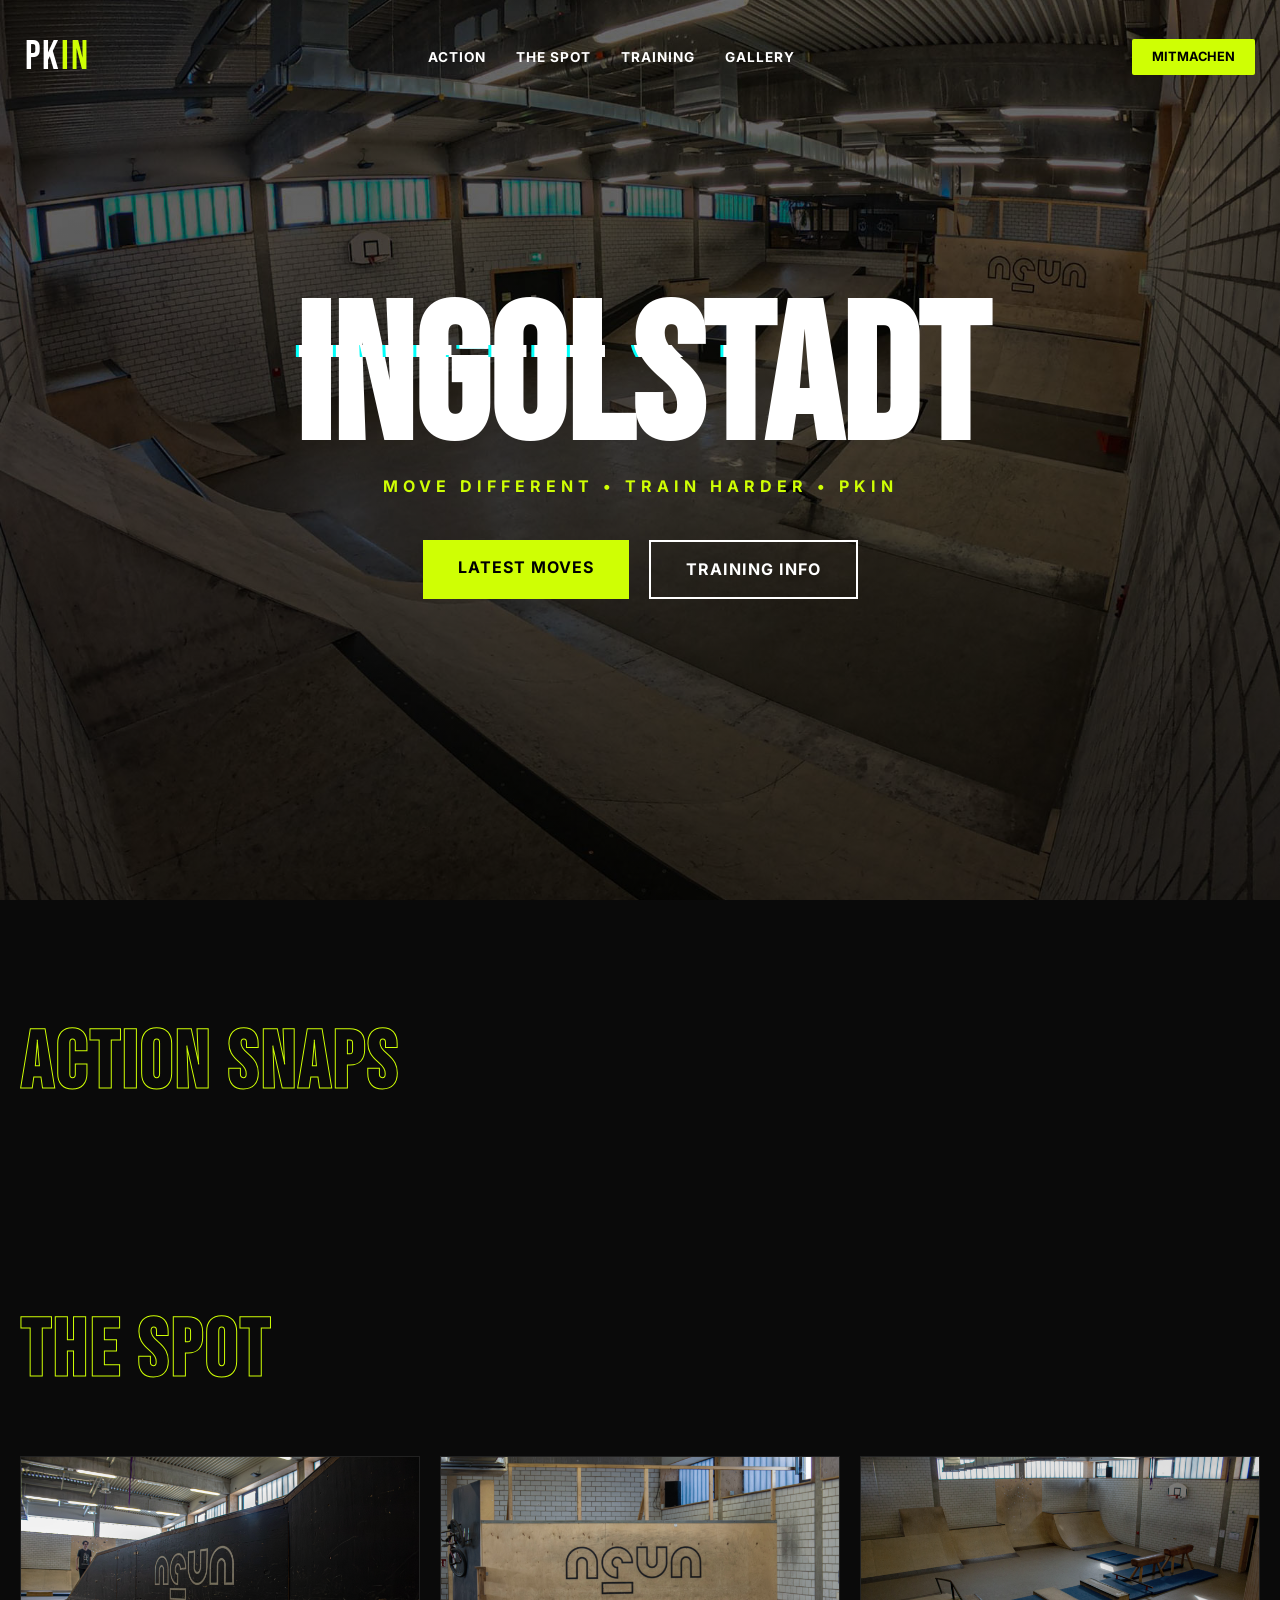
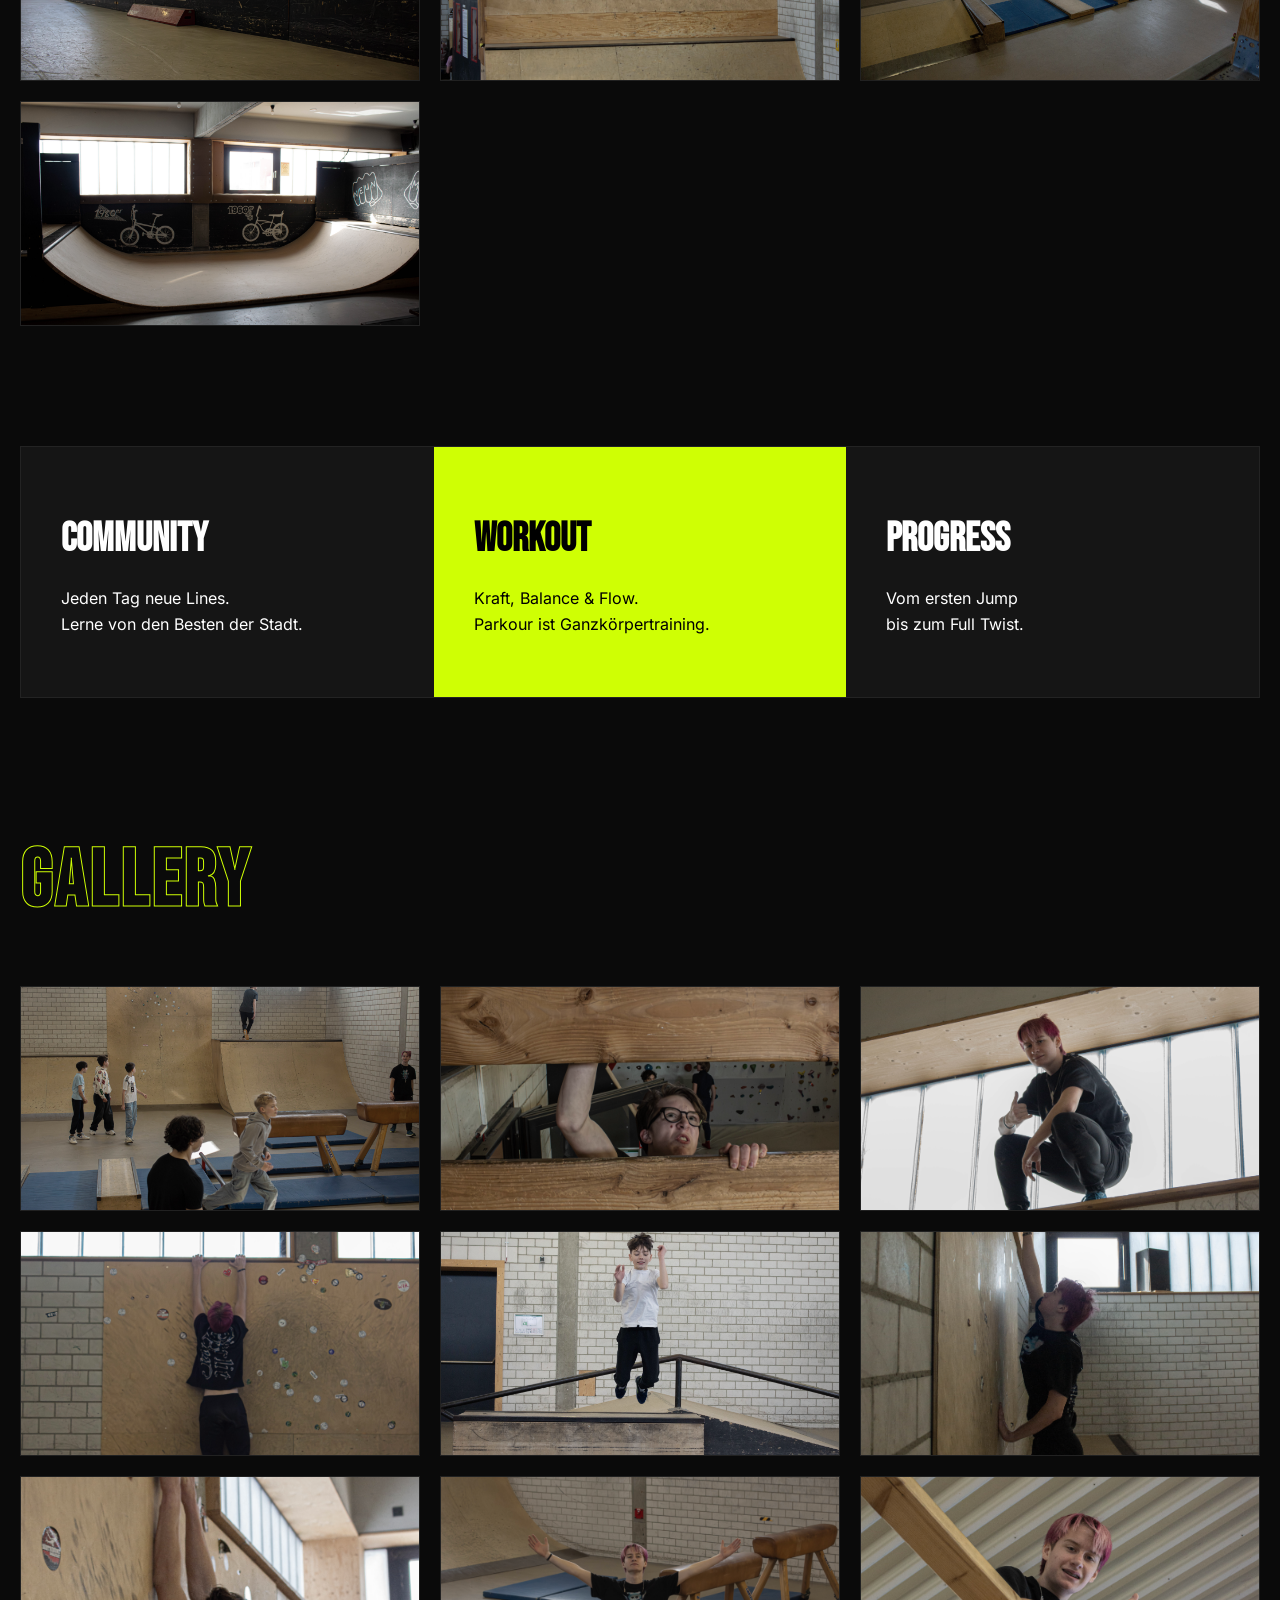
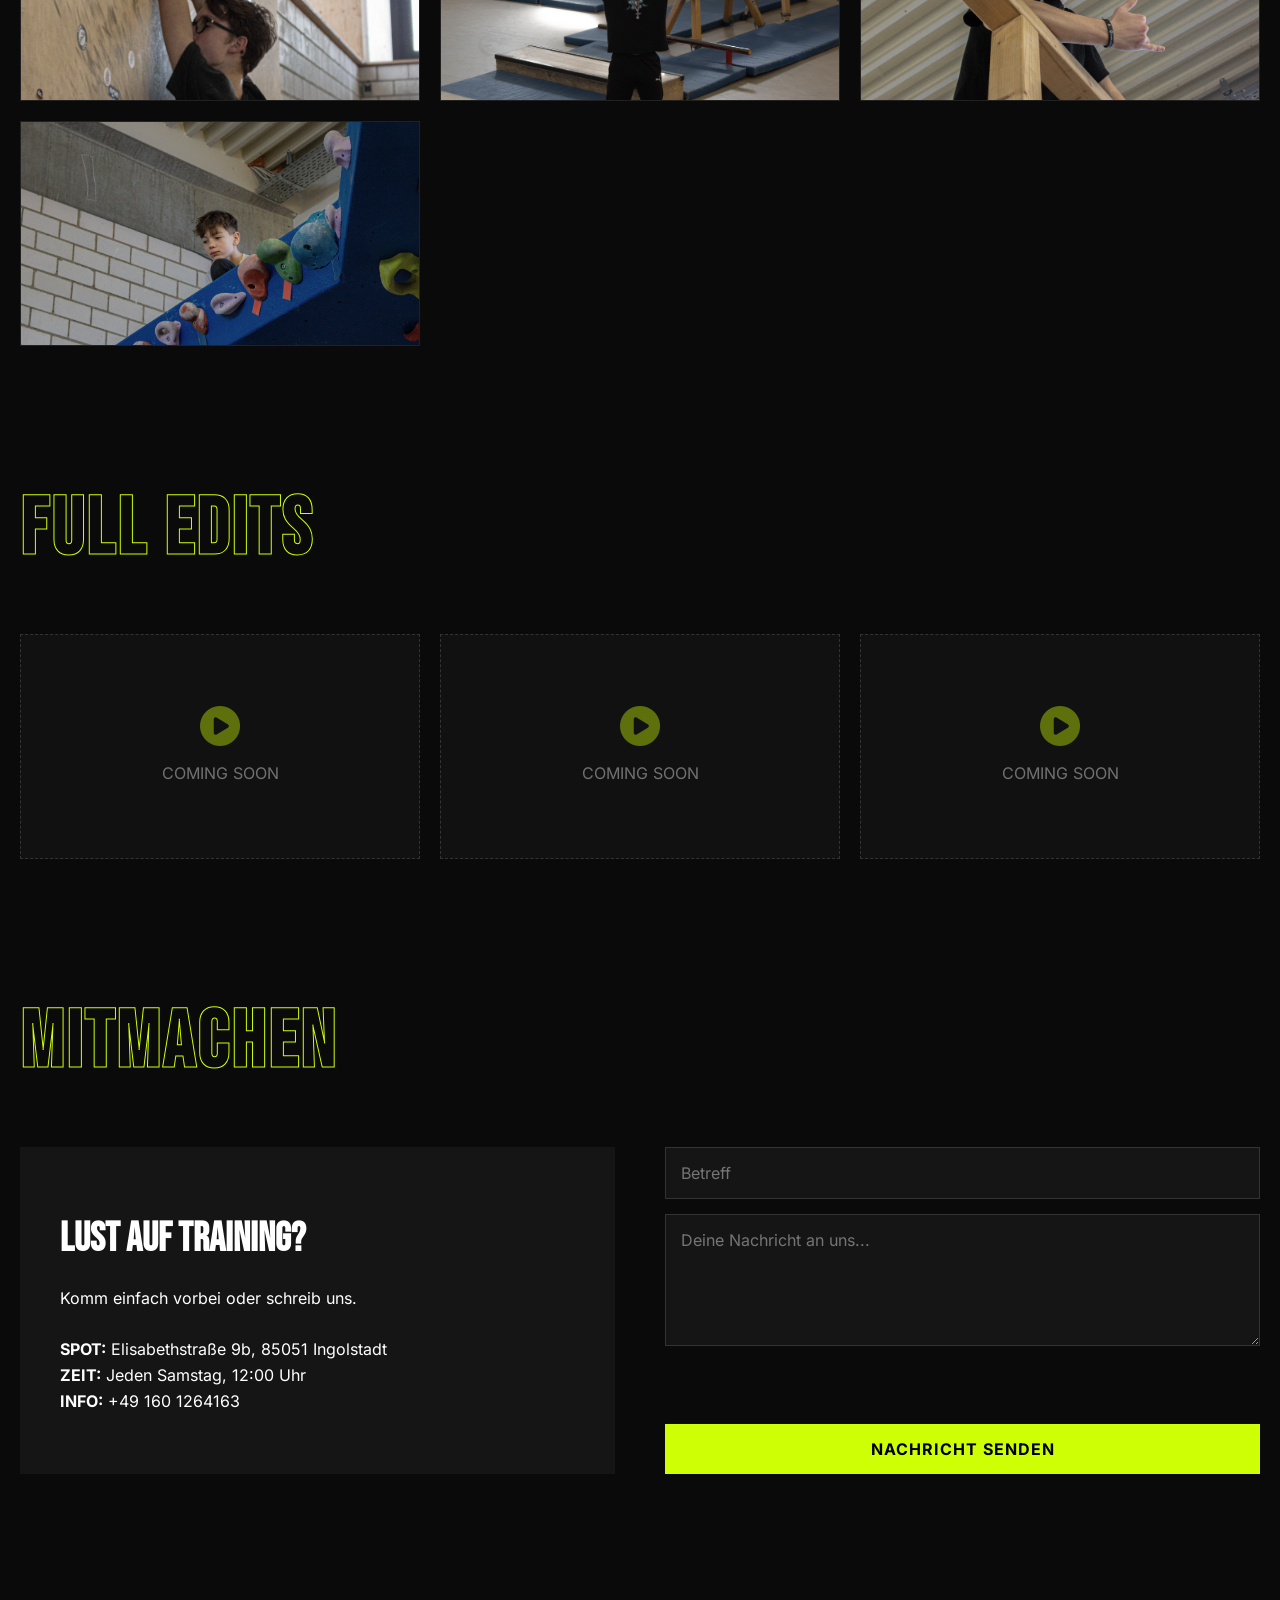
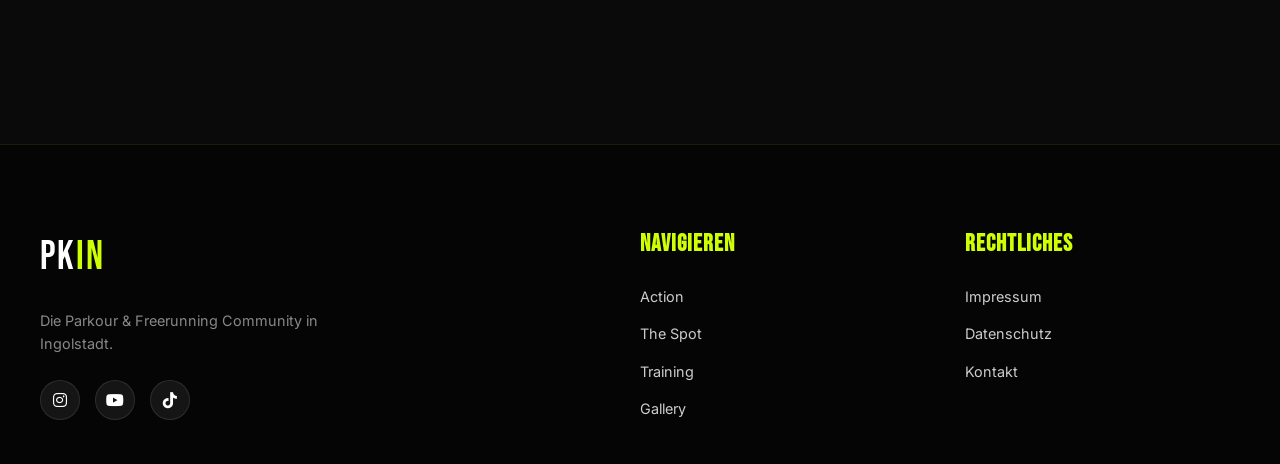
==== index.html @ 4d9cbf57 "Initial Commit" ====
<!DOCTYPE html>
<html lang="de">
<head>
    <meta charset="UTF-8">
    <meta name="viewport" content="width=device-width, initial-scale=1.0">
    <title>PKIN | Parkour Ingolstadt</title>
    <link rel="stylesheet" href="style.css">
    <link rel="stylesheet" href="https://cdnjs.cloudflare.com/ajax/libs/font-awesome/6.0.0/css/all.min.css">
</head>
<body>

    <nav id="navbar">
        <div class="nav-container">
            <a href="#" class="logo">PK<span>IN</span></a>
            
            <!-- Mobile Menu Toggle -->
            <div class="menu-toggle" id="mobile-menu">
                <i class="fas fa-bars"></i>
            </div>

            <ul class="nav-links" id="nav-links">
                <li><a href="#highlights">Action</a></li>
                <li><a href="#the-spot">The Spot</a></li>
                <li><a href="#training">Training</a></li>
                <li><a href="#gallery">Gallery</a></li>
                <!-- Shown only in mobile menu -->
                <li class="mobile-only"><a href="#contact">Mitmachen</a></li>
            </ul>
            <a href="#contact" class="btn-nav desktop-only">Mitmachen</a>
        </div>
    </nav>

    <header class="hero">
        <div class="hero-content">
            <h1 class="glitch" data-text="INGOLSTADT">INGOLSTADT</h1>
            <p>MOVE DIFFERENT • TRAIN HARDER • PKIN</p>
            <div class="hero-btns">
                <a href="#highlights" class="btn-primary">Latest Moves</a>
                <a href="#training" class="btn-outline">Training Info</a>
            </div>
        </div>
    </header>

    <main class="container">
        <section id="highlights" class="media-section">
            <h2 class="outline-title">ACTION SNAPS</h2>
            <div class="media-grid" id="gifContainer"></div>
        </section>

        <section id="the-spot" class="media-section">
            <h2 class="outline-title">THE SPOT</h2>
            <div class="media-grid" id="tourContainer"></div>
        </section>

        <section id="training" class="training-grid">
            <div class="train-card">
                <h3>COMMUNITY</h3>
                <p>Jeden Tag neue Lines.<br>Lerne von den Besten der Stadt.</p>
            </div>
            <div class="train-card highlight">
                <h3>WORKOUT</h3>
                <p>Kraft, Balance & Flow.<br>Parkour ist Ganzkörpertraining.</p>
            </div>
            <div class="train-card">
                <h3>PROGRESS</h3>
                <p>Vom ersten Jump<br>bis zum Full Twist.</p>
            </div>
        </section>

        <section id="gallery" class="media-section">
            <h2 class="outline-title">GALLERY</h2>
            <div class="media-grid" id="photoContainer"></div>
        </section>

        <section id="video-section" class="media-section">
            <h2 class="outline-title">FULL EDITS</h2>
            <div class="media-grid" id="videoContainer"></div>
        </section>

        <section id="contact" class="media-section">
            <h2 class="outline-title">MITMACHEN</h2>
            <div class="contact-grid">
                <div class="train-card">
                    <h3>LUST AUF TRAINING?</h3>
                    <p>Komm einfach vorbei oder schreib uns.<br><br>
                    <strong>SPOT:</strong> Elisabethstraße 9b, 85051 Ingolstadt<br>
                    <strong>ZEIT:</strong> Jeden Samstag, 12:00 Uhr<br>
                    <strong>INFO:</strong> +49 160 1264163</p>
                </div>
                <form id="contactForm" class="contact-form">
                    <input type="text" id="subject" class="contact-input" placeholder="Betreff" required>
                    <textarea id="message" rows="5" class="contact-input" placeholder="Deine Nachricht an uns..." required></textarea>
                    <button type="submit" class="btn-primary contact-btn">Nachricht senden</button>
                </form>
            </div>
        </section>
    </main>

    <footer class="main-footer">
        <div class="footer-container">
            <div class="footer-brand">
                <a href="#" class="logo">PK<span>IN</span></a>
                <p>Die Parkour & Freerunning Community in Ingolstadt.</p>
                <div class="social-icons">
                    <a href="#"><i class="fab fa-instagram"></i></a>
                    <a href="#"><i class="fab fa-youtube"></i></a>
                    <a href="#"><i class="fab fa-tiktok"></i></a>
                </div>
            </div>
            <div class="footer-links">
                <h4>Navigieren</h4>
                <ul>
                    <li><a href="#highlights">Action</a></li>
                    <li><a href="#the-spot">The Spot</a></li>
                    <li><a href="#training">Training</a></li>
                    <li><a href="#gallery">Gallery</a></li>
                </ul>
            </div>
            <div class="footer-links">
                <h4>Rechtliches</h4>
                <ul>
                    <li><a href="impressum.html">Impressum</a></li>
                    <li><a href="datenschutz.html">Datenschutz</a></li>
                    <li><a href="#contact">Kontakt</a></li>
                </ul>
            </div>
        </div>
    </footer>
    <script src="script.js"></script>
</body>
</html>
---- style.css ----
:root {
    --primary: #cfff04; /* Neon Yellow/Green */
    --dark: #0a0a0a;
    --gray: #151515;
    --text: #ffffff;
}

/* bebas-neue-regular - latin */
@font-face {
    font-display: swap; 
    font-family: 'Bebas Neue';
    font-style: normal;
    font-weight: 400;
    src: url('../fonts/bebas-neue-v16-latin-regular.woff2') format('woff2'); 
}  

/* inter-regular - latin */
@font-face {
    font-display: swap; 
    font-family: 'Inter';
    font-style: normal;
    font-weight: 400;
    src: url('fonts/inter-v20-latin-regular.woff2') format('woff2'); 
}
  
/* inter-700 - latin */
@font-face {
    font-display: swap; 
    font-family: 'Inter';
    font-style: normal;
    font-weight: 700;
    src: url('fonts/inter-v20-latin-700.woff2') format('woff2'); 
}

* {
    margin: 0;
    padding: 0;
    box-sizing: border-box;
    scroll-behavior: smooth;
}

body {
    background-color: var(--dark);
    color: var(--text);
    font-family: 'Inter', sans-serif;
    line-height: 1.6;
    overflow-x: hidden;
}

/* SCROLL FIX: Keeps navbar from covering section titles when anchored */
section {
    scroll-margin-top: 120px; 
}

/* NAVIGATION */
#navbar {
    position: fixed;
    top: 0; 
    width: 100%;
    padding: 25px;
    z-index: 1000;
    transition: 0.4s;
}

#navbar.scrolled {
    background: rgba(0,0,0,0.9);
    backdrop-filter: blur(10px);
    padding: 15px 25px;
    border-bottom: 1px solid rgba(207, 255, 4, 0.2);
}

.nav-container {
    max-width: 1300px;
    margin: 0 auto;
    display: flex;
    justify-content: space-between;
    align-items: center;
}

.logo {
    font-family: 'Bebas Neue', sans-serif;
    font-size: 2.5rem;
    text-decoration: none;
    color: white;
    letter-spacing: 2px;
}

.logo span { color: var(--primary); }

.nav-links {
    display: flex;
    list-style: none;
    gap: 30px;
}

.nav-links a {
    color: white;
    text-decoration: none;
    text-transform: uppercase;
    font-weight: bold;
    font-size: 0.85rem;
    letter-spacing: 1px;
    transition: 0.3s;
}

.nav-links a:hover { color: var(--primary); }

.btn-nav {
    background: var(--primary);
    color: black;
    padding: 8px 20px;
    text-decoration: none;
    font-weight: bold;
    text-transform: uppercase;
    font-size: 0.8rem;
    border-radius: 2px;
}

/* HERO SECTION */
.hero {
    height: 100vh;
    display: flex;
    align-items: center;
    justify-content: center;
    text-align: center;
    background: linear-gradient(rgba(0,0,0,0.5), rgba(0,0,0,0.7)), 
                url('media/tours/DSC00783.jpg') center/cover no-repeat;
    background-attachment: fixed;
}

.hero h1 {
    font-family: 'Bebas Neue', sans-serif;
    font-size: clamp(4rem, 18vw, 12rem);
    line-height: 0.85;
}

.hero p {
    font-weight: bold;
    letter-spacing: 5px;
    margin-top: 10px;
    color: var(--primary);
}

.hero-btns {
    margin-top: 40px;
    display: flex;
    gap: 20px;
    justify-content: center;
}

.btn-primary, .btn-outline {
    padding: 15px 35px;
    text-decoration: none;
    font-weight: bold;
    text-transform: uppercase;
    letter-spacing: 1px;
    transition: 0.3s;
}

.btn-primary { background: var(--primary); color: black; }
.btn-outline { border: 2px solid white; color: white; }
.btn-primary:hover { transform: translateY(-3px); box-shadow: 0 10px 20px rgba(207, 255, 4, 0.3); }

/* GRID SYSTEM */
.container {
    max-width: 1300px;
    margin: 0 auto;
    padding: 100px 20px;
}

.media-section { margin-bottom: 120px; }

.outline-title {
    font-family: 'Bebas Neue', sans-serif;
    font-size: clamp(3rem, 8vw, 5rem);
    color: transparent;
    -webkit-text-stroke: 1px var(--primary);
    margin-bottom: 40px;
    letter-spacing: 3px;
}

.media-grid {
    display: grid;
    grid-template-columns: repeat(auto-fill, minmax(350px, 1fr));
    gap: 20px;
}

.media-item {
    background: var(--gray);
    aspect-ratio: 16/9;
    overflow: hidden;
    position: relative;
    border: 1px solid rgba(255,255,255,0.05);
}

.media-item img {
    width: 100%; height: 100%; object-fit: cover;
    transition: 0.6s cubic-bezier(0.25, 0.46, 0.45, 0.94);
    filter: grayscale(30%);
}

.media-item:hover img {
    transform: scale(1.08);
    filter: grayscale(0%);
}

/* PLACEHOLDERS */
.media-item.placeholder {
    background: #111;
    border: 1px dashed #333;
}

.no-media-box {
    height: 100%;
    display: flex;
    flex-direction: column;
    align-items: center;
    justify-content: center;
    opacity: 0.4;
}

.no-media-box i { font-size: 2.5rem; margin-bottom: 15px; color: var(--primary); }

/* TRAINING CARDS */
.training-grid {
    display: grid;
    grid-template-columns: repeat(auto-fit, minmax(300px, 1fr));
    gap: 0;
    margin-bottom: 120px;
    border: 1px solid rgba(255,255,255,0.1);
}

.train-card {
    padding: 60px 40px;
    background: var(--gray);
}

.train-card.highlight {
    background: var(--primary);
    color: black;
}

.train-card h3 { 
    font-family: 'Bebas Neue', sans-serif; 
    font-size: 2.5rem; 
    margin-bottom: 15px;
}

/* GLITCH EFFECT */
.glitch { position: relative; }
.glitch::before, .glitch::after {
    content: attr(data-text);
    position: absolute; top: 0; left: 0; width: 100%; height: 100%;
}
.glitch::before { left: 3px; text-shadow: -3px 0 #ff00c1; clip: rect(44px, 450px, 56px, 0); animation: glitch-anim 5s infinite linear alternate-reverse; }
.glitch::after { left: -3px; text-shadow: -3px 0 #00fff9; clip: rect(44px, 450px, 56px, 0); animation: glitch-anim2 5s infinite linear alternate-reverse; }

@keyframes glitch-anim { 0% { clip: rect(10px, 9999px, 20px, 0); } 100% { clip: rect(80px, 9999px, 100px, 0); } }
@keyframes glitch-anim2 { 0% { clip: rect(60px, 9999px, 70px, 0); } 100% { clip: rect(10px, 9999px, 40px, 0); } }

/* CONTACT SECTION CLASSES */
.contact-grid {
    display: grid;
    grid-template-columns: 1fr 1fr;
    gap: 50px;
    align-items: start;
}

.contact-form {
    display: flex;
    flex-direction: column;
    gap: 15px;
    height: 100%;
}

.contact-input {
    padding: 15px;
    background: var(--gray);
    border: 1px solid #333;
    color: white;
    font-family: 'Inter', sans-serif;
    font-size: 1rem;
    width: 100%;
    resize: vertical;
}

.contact-input:focus {
    outline: none;
    border-color: var(--primary);
}

.contact-btn {
    cursor: pointer;
    border: none;
    font-family: 'Inter', sans-serif;
    font-size: 1rem;
    margin-top: auto;
}

/* MODERN FOOTER */
.main-footer {
    background: #050505;
    padding: 80px 20px 30px;
    border-top: 1px solid rgba(207, 255, 4, 0.1);
    margin-top: 50px;
}

.footer-container {
    max-width: 1200px;
    margin: 0 auto;
    display: grid;
    grid-template-columns: 2fr 1fr 1fr;
    gap: 50px;
}

.footer-brand .logo {
    display: inline-block;
    margin-bottom: 20px;
}

.footer-brand p {
    color: #888;
    max-width: 300px;
    margin-bottom: 25px;
    font-size: 0.9rem;
}

.social-icons {
    display: flex;
    gap: 15px;
}

.social-icons a {
    width: 40px;
    height: 40px;
    background: var(--gray);
    display: flex;
    align-items: center;
    justify-content: center;
    border-radius: 50%;
    color: white;
    text-decoration: none;
    transition: 0.3s;
    border: 1px solid rgba(255,255,255,0.1);
}

.social-icons a:hover {
    background: var(--primary);
    color: black;
    transform: translateY(-3px);
}

.footer-links h4 {
    font-family: 'Bebas Neue', sans-serif;
    font-size: 1.5rem;
    color: var(--primary);
    margin-bottom: 20px;
    letter-spacing: 1px;
}

.footer-links ul {
    list-style: none;
}

.footer-links ul li {
    margin-bottom: 12px;
}

.footer-links ul li a {
    color: #ccc;
    text-decoration: none;
    font-size: 0.9rem;
    transition: 0.3s;
}

.footer-links ul li a:hover {
    color: var(--primary);
    padding-left: 5px;
}

.footer-bottom {
    max-width: 1200px;
    margin: 60px auto 0;
    padding-top: 30px;
    border-top: 1px solid rgba(255,255,255,0.05);
    display: flex;
    justify-content: space-between;
    align-items: center;
}

.footer-bottom p {
    font-size: 0.75rem;
    color: #555;
    text-transform: uppercase;
    letter-spacing: 1px;
}

/* LEGAL PAGES STYLING */
.legal-container {
    max-width: 800px;
    margin: 120px auto 60px;
    padding: 0 20px;
    line-height: 1.8;
}

.legal-container h1 {
    font-family: 'Bebas Neue', sans-serif;
    font-size: 4rem;
    color: var(--primary);
    margin-bottom: 30px;
}

.legal-container h2 {
    font-family: 'Bebas Neue', sans-serif;
    font-size: 2rem;
    margin-top: 40px;
    margin-bottom: 15px;
    border-bottom: 1px solid var(--primary);
    display: inline-block;
}

.legal-container p, .legal-container ul {
    margin-bottom: 20px;
    color: #ccc;
}

.legal-links {
    margin-top: 20px;
    display: flex;
    justify-content: center;
    gap: 20px;
}

.legal-links a {
    color: white;
    text-decoration: none;
    font-size: 0.8rem;
    opacity: 0.5;
}

.legal-links a:hover {
    opacity: 1;
    color: var(--primary);
}

/* --- MOBILE MENU UTILITIES --- */
.menu-toggle {
    display: none;
    color: white;
    font-size: 1.8rem;
    cursor: pointer;
    transition: 0.3s;
}

.menu-toggle:hover {
    color: var(--primary);
}

.mobile-only {
    display: none;
}

/* --- COMPREHENSIVE MOBILE RESPONSIVENESS --- */
@media (max-width: 900px) {
    
    /* Show Hamburger, Hide standard Nav button */
    .menu-toggle {
        display: block;
    }
    
    .desktop-only {
        display: none;
    }
    
    .mobile-only {
        display: block;
    }

    /* Fullscreen Mobile Menu Overlay */
    .nav-links {
        position: fixed;
        top: 80px; /* Right below the navbar */
        left: -100%; /* Hidden off-screen by default */
        width: 100%;
        height: calc(100vh - 80px);
        background: rgba(10, 10, 10, 0.98);
        backdrop-filter: blur(15px);
        flex-direction: column;
        align-items: center;
        justify-content: center;
        gap: 40px;
        transition: 0.4s cubic-bezier(0.77, 0, 0.175, 1);
    }

    /* Class added via JS when menu opens */
    .nav-links.active {
        left: 0;
    }

    .nav-links a {
        font-size: 1.5rem;
    }

    /* Hero Section Fixes */
    .hero h1 {
        font-size: clamp(3.5rem, 15vw, 6rem);
    }
    
    .hero-btns {
        flex-direction: column;
        padding: 0 20px;
    }
    
    .hero-btns a {
        width: 100%;
        text-align: center;
    }

    /* Grid Adjustments for smaller screens */
    .media-grid {
        grid-template-columns: repeat(auto-fill, minmax(280px, 1fr));
    }

    .contact-grid {
        grid-template-columns: 1fr;
        gap: 30px;
    }
    
    .outline-title {
        font-size: clamp(2.5rem, 8vw, 4rem);
        margin-bottom: 25px;
        text-align: center;
    }

    .container {
        padding: 60px 20px;
    }
}

/* Footer mobile adjustments */
@media (max-width: 768px) {
    .footer-container {
        grid-template-columns: 1fr;
        text-align: center;
        gap: 40px;
    }
    
    .footer-brand p {
        margin: 0 auto 25px;
    }
    
    .social-icons {
        justify-content: center;
    }
    
    .footer-bottom {
        flex-direction: column;
        gap: 20px;
        text-align: center;
    }
}
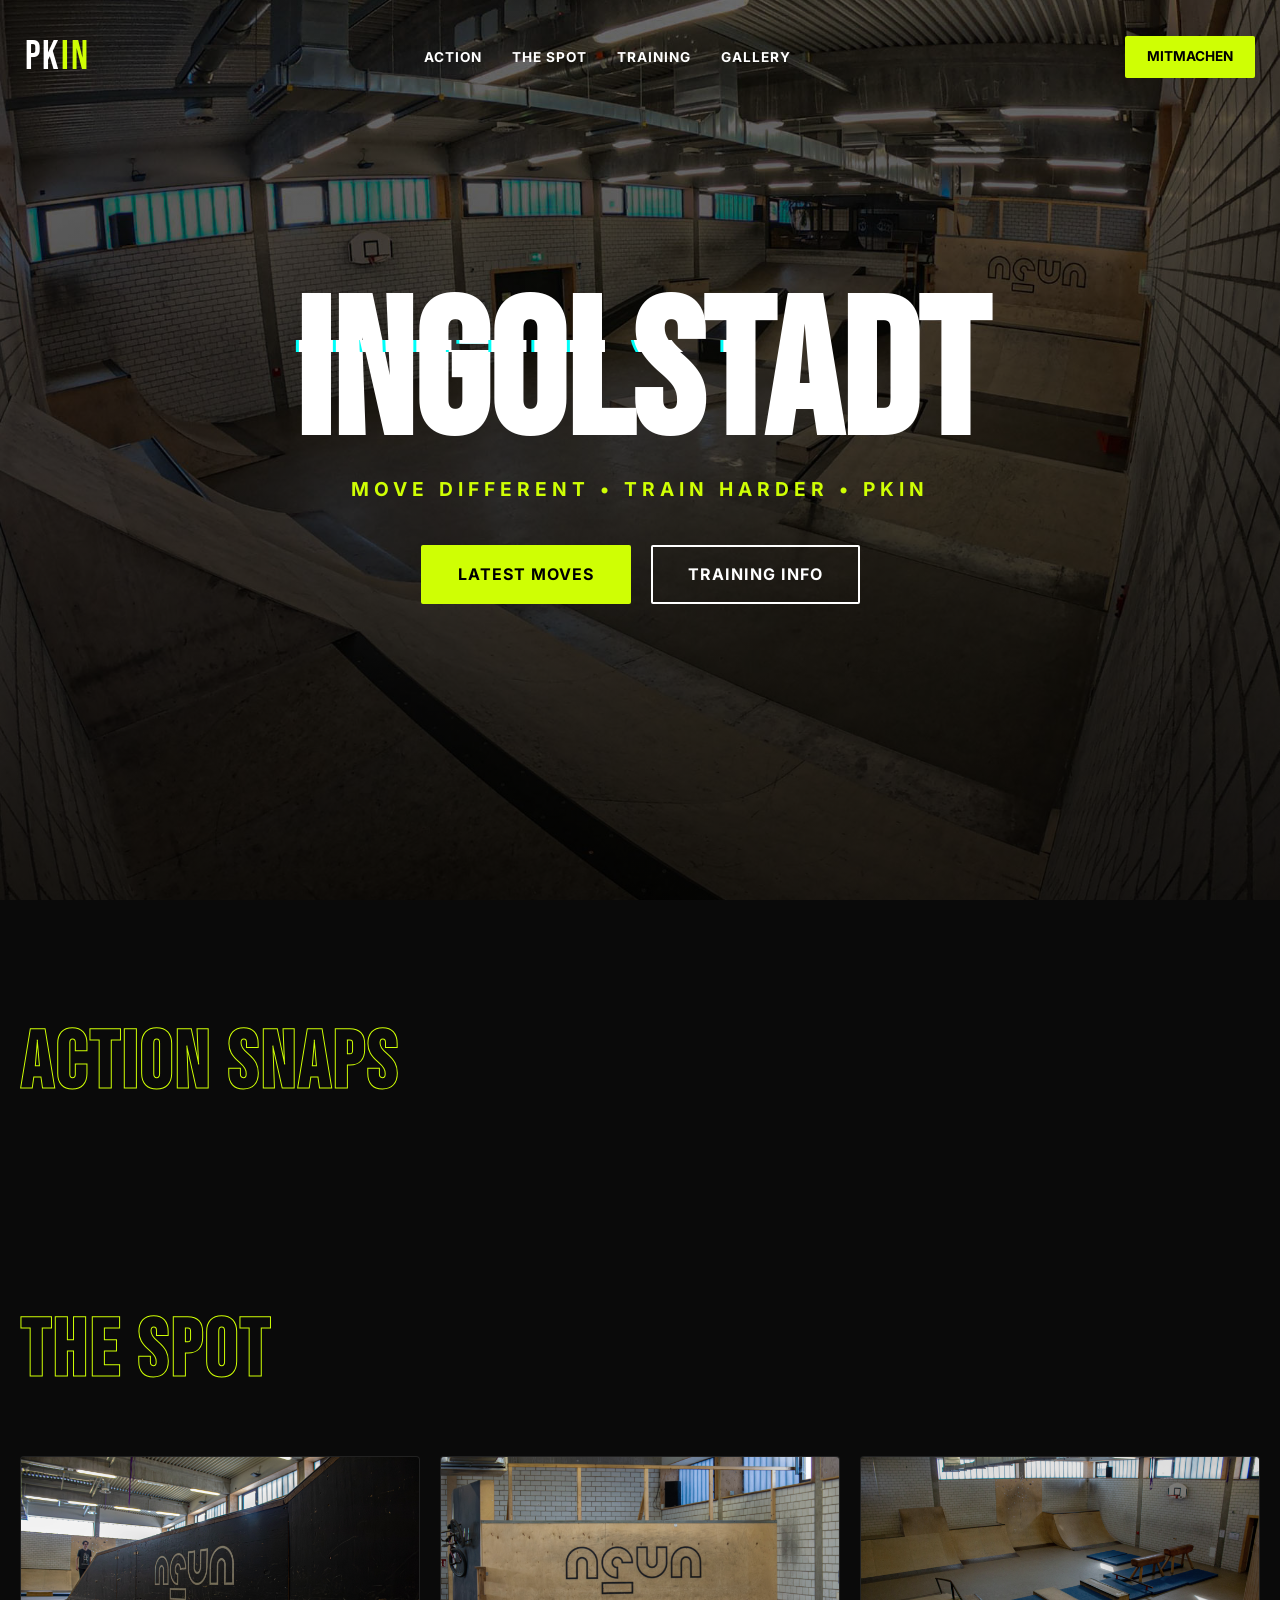
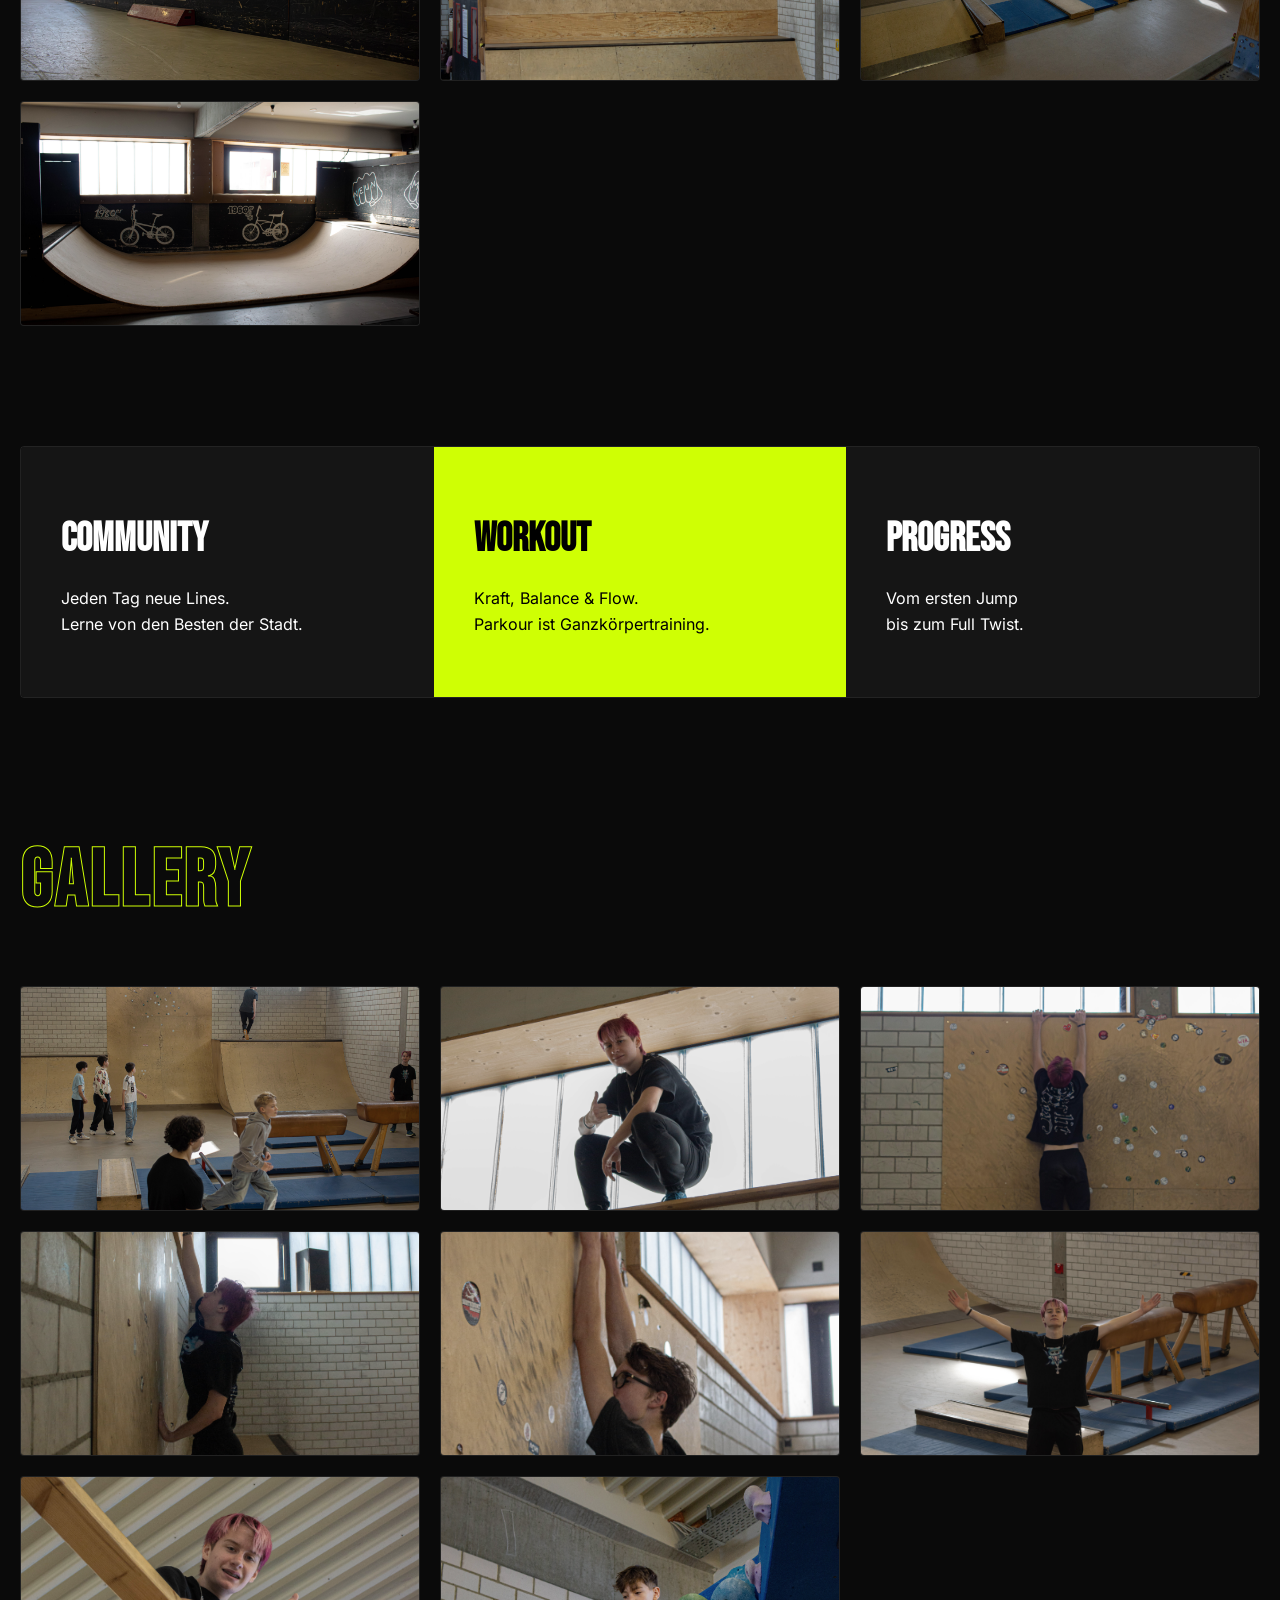
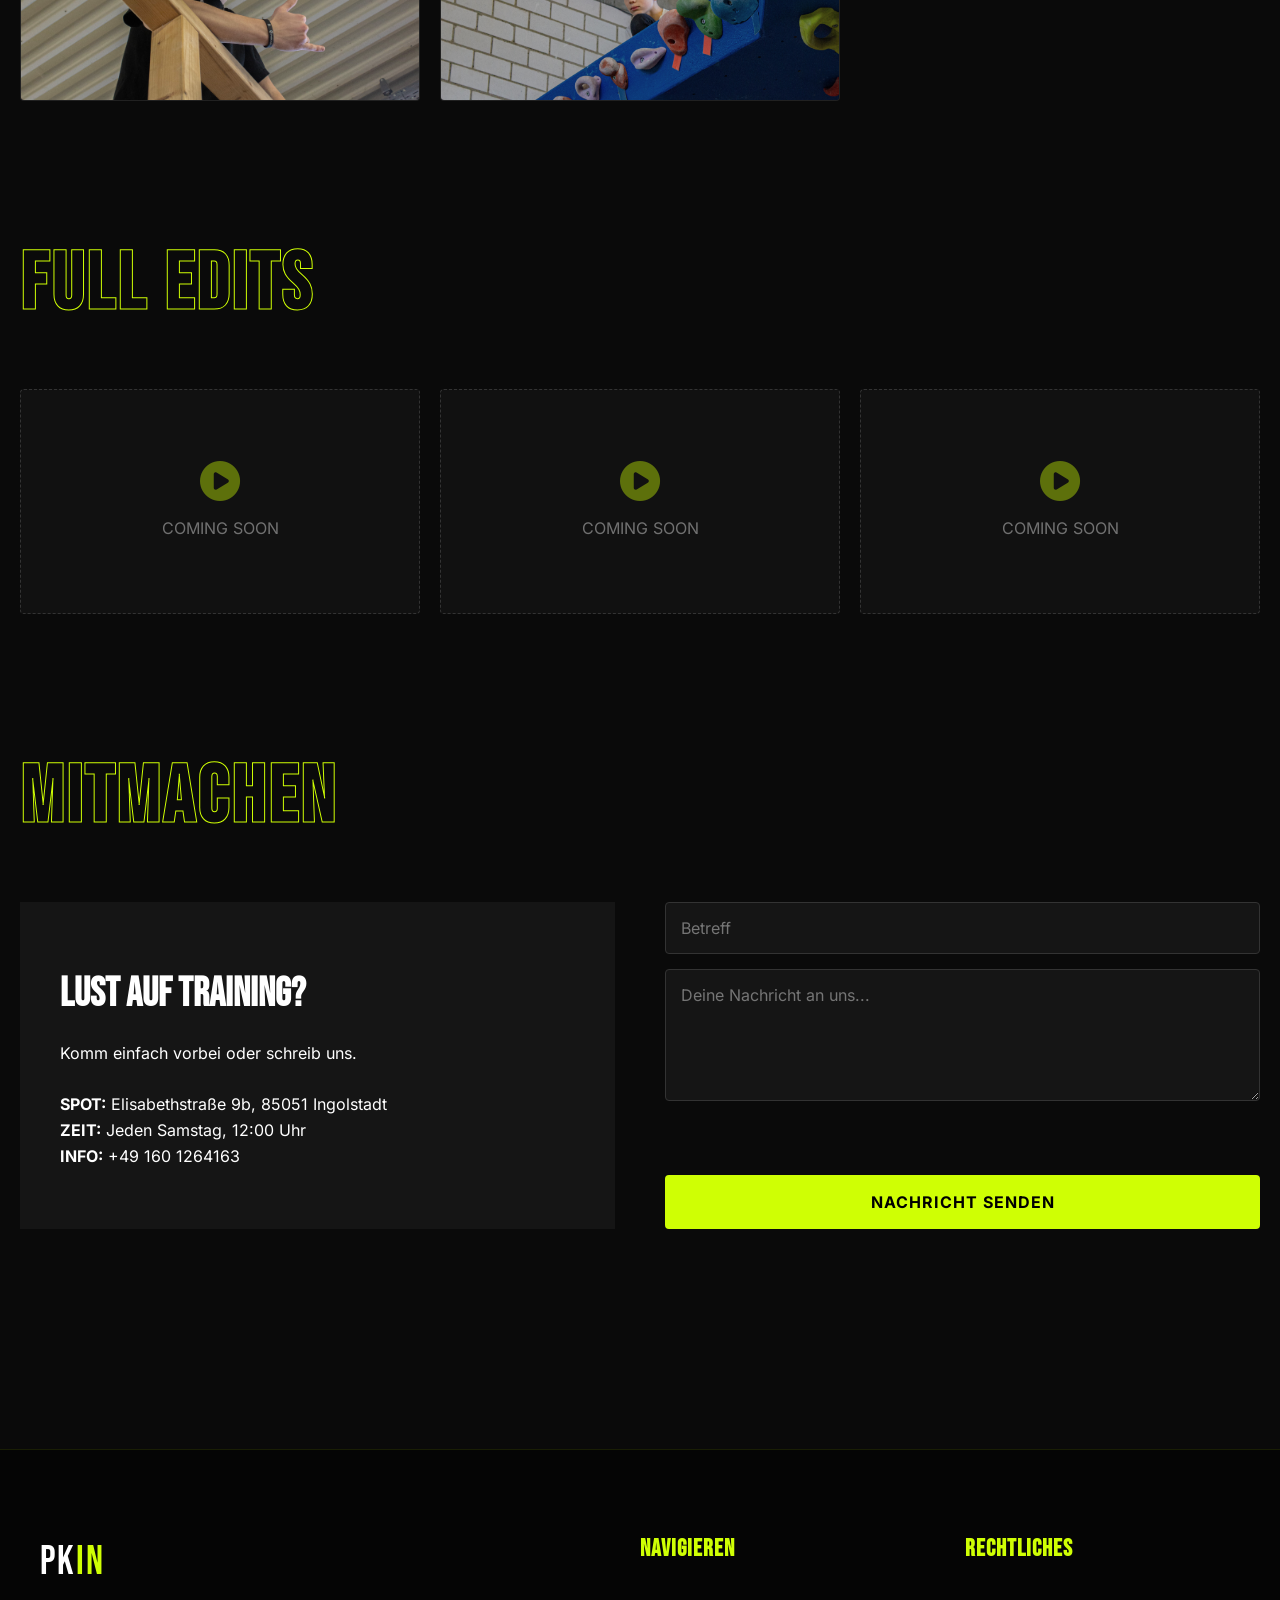
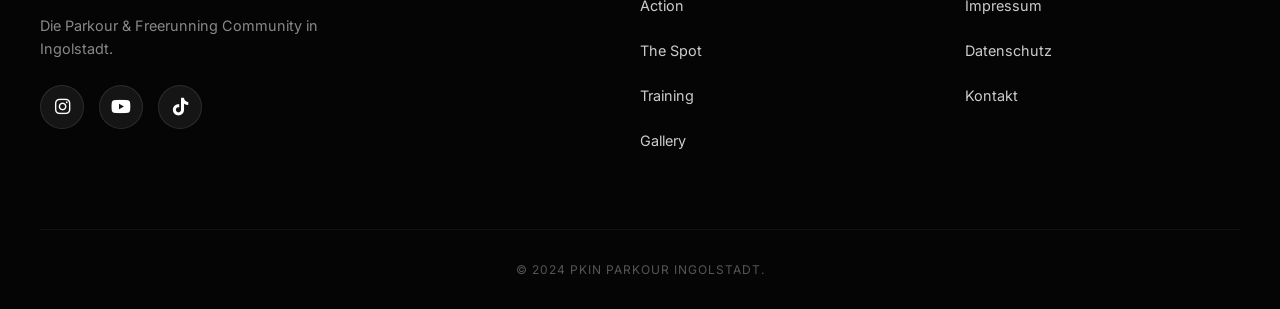
==== commit 90c7e02f: "Adjusted some designs, removed some photos etc." ====
--- a/index.html
+++ b/index.html
@@ -2,28 +2,50 @@
 <html lang="de">
 <head>
     <meta charset="UTF-8">
-    <meta name="viewport" content="width=device-width, initial-scale=1.0">
-    <title>PKIN | Parkour Ingolstadt</title>
+    <meta name="viewport" content="width=device-width, initial-scale=1.0, maximum-scale=1.0, user-scalable=no">
+    <meta name="theme-color" content="#0a0a0a"> <!-- Matches Android Chrome UI to your dark theme -->
+    
+    <!-- SEO Meta Tags -->
+    <title>PKIN | Parkour & Freerunning Training in Ingolstadt</title>
+    <meta name="description" content="Lust auf Parkour in Ingolstadt? PKIN ist die Community für Parkour, Freerunning & Bewegung. Training jeden Samstag, 12 Uhr in der Elisabethstraße 9b. Komm vorbei!">
+    <meta name="keywords" content="Parkour Ingolstadt, Freerunning Ingolstadt, PKIN, Sport Ingolstadt, Parkour Training">
+    <link rel="canonical" href="https://parkour-in.de/" />
+    
     <link rel="stylesheet" href="style.css">
     <link rel="stylesheet" href="https://cdnjs.cloudflare.com/ajax/libs/font-awesome/6.0.0/css/all.min.css">
+
+    <!-- Google Local Business Schema -->
+    <script type="application/ld+json">
+    {
+      "@context": "https://schema.org",
+      "@type": "SportsClub",
+      "name": "PKIN Parkour Ingolstadt",
+      "url": "https://parkour-in.de/",
+      "address": {
+        "@type": "PostalAddress",
+        "streetAddress": "Elisabethstraße 9b",
+        "addressLocality": "Ingolstadt",
+        "postalCode": "85051",
+        "addressCountry": "DE"
+      },
+      "telephone": "+491601264163",
+      "description": "Die Parkour & Freerunning Community in Ingolstadt."
+    }
+    </script>
 </head>
 <body>
 
     <nav id="navbar">
         <div class="nav-container">
             <a href="#" class="logo">PK<span>IN</span></a>
-            
-            <!-- Mobile Menu Toggle -->
-            <div class="menu-toggle" id="mobile-menu">
+            <div class="menu-toggle" id="mobile-menu" aria-label="Toggle Navigation">
                 <i class="fas fa-bars"></i>
             </div>
-
             <ul class="nav-links" id="nav-links">
                 <li><a href="#highlights">Action</a></li>
                 <li><a href="#the-spot">The Spot</a></li>
                 <li><a href="#training">Training</a></li>
                 <li><a href="#gallery">Gallery</a></li>
-                <!-- Shown only in mobile menu -->
                 <li class="mobile-only"><a href="#contact">Mitmachen</a></li>
             </ul>
             <a href="#contact" class="btn-nav desktop-only">Mitmachen</a>
@@ -102,9 +124,9 @@
                 <a href="#" class="logo">PK<span>IN</span></a>
                 <p>Die Parkour & Freerunning Community in Ingolstadt.</p>
                 <div class="social-icons">
-                    <a href="#"><i class="fab fa-instagram"></i></a>
-                    <a href="#"><i class="fab fa-youtube"></i></a>
-                    <a href="#"><i class="fab fa-tiktok"></i></a>
+                    <a href="https://www.instagram.com/parkour_ingolstadt/"><i class="fab fa-instagram"></i></a>
+                    <a href="https://google.com/"><i class="fab fa-youtube"></i></a>
+                    <a href="https://google.com/"><i class="fab fa-tiktok"></i></a>
                 </div>
             </div>
             <div class="footer-links">
@@ -125,7 +147,11 @@
                 </ul>
             </div>
         </div>
+        <div class="footer-bottom">
+            <p>&copy; 2024 PKIN Parkour Ingolstadt.</p>
+        </div>
     </footer>
+    
     <script src="script.js"></script>
 </body>
 </html>
--- a/style.css
+++ b/style.css
@@ -36,7 +36,6 @@
     margin: 0;
     padding: 0;
     box-sizing: border-box;
-    scroll-behavior: smooth;
 }
 
 body {
@@ -45,11 +44,17 @@
     font-family: 'Inter', sans-serif;
     line-height: 1.6;
     overflow-x: hidden;
-}
-
-/* SCROLL FIX: Keeps navbar from covering section titles when anchored */
+    scroll-behavior: smooth;
+}
+
+/* Utility Class for Mobile Scroll Lock */
+body.no-scroll {
+    overflow: hidden;
+}
+
+/* SCROLL FIX */
 section {
-    scroll-margin-top: 120px; 
+    scroll-margin-top: 100px; 
 }
 
 /* NAVIGATION */
@@ -59,12 +64,13 @@
     width: 100%;
     padding: 25px;
     z-index: 1000;
-    transition: 0.4s;
+    transition: all 0.4s ease;
 }
 
 #navbar.scrolled {
-    background: rgba(0,0,0,0.9);
+    background: rgba(10, 10, 10, 0.95);
     backdrop-filter: blur(10px);
+    -webkit-backdrop-filter: blur(10px);
     padding: 15px 25px;
     border-bottom: 1px solid rgba(207, 255, 4, 0.2);
 }
@@ -83,6 +89,8 @@
     text-decoration: none;
     color: white;
     letter-spacing: 2px;
+    position: relative;
+    z-index: 1001; /* Keeps logo above mobile menu overlay */
 }
 
 .logo span { color: var(--primary); }
@@ -101,6 +109,7 @@
     font-size: 0.85rem;
     letter-spacing: 1px;
     transition: 0.3s;
+    padding: 10px 0; /* Better touch target */
 }
 
 .nav-links a:hover { color: var(--primary); }
@@ -108,37 +117,45 @@
 .btn-nav {
     background: var(--primary);
     color: black;
-    padding: 8px 20px;
+    padding: 10px 22px;
     text-decoration: none;
     font-weight: bold;
     text-transform: uppercase;
-    font-size: 0.8rem;
+    font-size: 0.85rem;
     border-radius: 2px;
+    transition: 0.3s;
+}
+
+.btn-nav:hover {
+    box-shadow: 0 4px 15px rgba(207, 255, 4, 0.3);
 }
 
 /* HERO SECTION */
 .hero {
     height: 100vh;
+    height: 100dvh; /* Mobile viewport height fix */
     display: flex;
     align-items: center;
     justify-content: center;
     text-align: center;
-    background: linear-gradient(rgba(0,0,0,0.5), rgba(0,0,0,0.7)), 
+    background: linear-gradient(rgba(0,0,0,0.5), rgba(0,0,0,0.8)), 
                 url('media/tours/DSC00783.jpg') center/cover no-repeat;
     background-attachment: fixed;
+    padding: 0 20px;
 }
 
 .hero h1 {
     font-family: 'Bebas Neue', sans-serif;
-    font-size: clamp(4rem, 18vw, 12rem);
+    font-size: clamp(3.5rem, 15vw, 12rem);
     line-height: 0.85;
 }
 
 .hero p {
     font-weight: bold;
-    letter-spacing: 5px;
-    margin-top: 10px;
+    letter-spacing: clamp(2px, 2vw, 5px);
+    margin-top: 15px;
     color: var(--primary);
+    font-size: clamp(0.8rem, 3vw, 1.2rem);
 }
 
 .hero-btns {
@@ -146,6 +163,7 @@
     display: flex;
     gap: 20px;
     justify-content: center;
+    flex-wrap: wrap; /* Helps smaller screens */
 }
 
 .btn-primary, .btn-outline {
@@ -155,11 +173,14 @@
     text-transform: uppercase;
     letter-spacing: 1px;
     transition: 0.3s;
-}
-
-.btn-primary { background: var(--primary); color: black; }
-.btn-outline { border: 2px solid white; color: white; }
+    border-radius: 2px;
+    display: inline-block;
+}
+
+.btn-primary { background: var(--primary); color: black; border: 2px solid var(--primary); }
+.btn-outline { background: transparent; border: 2px solid white; color: white; }
 .btn-primary:hover { transform: translateY(-3px); box-shadow: 0 10px 20px rgba(207, 255, 4, 0.3); }
+.btn-outline:hover { background: white; color: black; transform: translateY(-3px); }
 
 /* GRID SYSTEM */
 .container {
@@ -172,7 +193,7 @@
 
 .outline-title {
     font-family: 'Bebas Neue', sans-serif;
-    font-size: clamp(3rem, 8vw, 5rem);
+    font-size: clamp(2.5rem, 8vw, 5rem);
     color: transparent;
     -webkit-text-stroke: 1px var(--primary);
     margin-bottom: 40px;
@@ -181,7 +202,7 @@
 
 .media-grid {
     display: grid;
-    grid-template-columns: repeat(auto-fill, minmax(350px, 1fr));
+    grid-template-columns: repeat(auto-fill, minmax(320px, 1fr));
     gap: 20px;
 }
 
@@ -191,17 +212,20 @@
     overflow: hidden;
     position: relative;
     border: 1px solid rgba(255,255,255,0.05);
+    border-radius: 4px;
 }
 
 .media-item img {
     width: 100%; height: 100%; object-fit: cover;
     transition: 0.6s cubic-bezier(0.25, 0.46, 0.45, 0.94);
-    filter: grayscale(30%);
-}
-
-.media-item:hover img {
-    transform: scale(1.08);
-    filter: grayscale(0%);
+    filter: grayscale(20%);
+}
+
+@media (hover: hover) {
+    .media-item:hover img {
+        transform: scale(1.08);
+        filter: grayscale(0%);
+    }
 }
 
 /* PLACEHOLDERS */
@@ -228,6 +252,8 @@
     gap: 0;
     margin-bottom: 120px;
     border: 1px solid rgba(255,255,255,0.1);
+    border-radius: 4px;
+    overflow: hidden;
 }
 
 .train-card {
@@ -279,22 +305,25 @@
     border: 1px solid #333;
     color: white;
     font-family: 'Inter', sans-serif;
-    font-size: 1rem;
+    font-size: 16px; /* SCROLL FIX: Needs to be >=16px to prevent iOS auto-zoom */
     width: 100%;
     resize: vertical;
+    border-radius: 4px;
+    transition: 0.3s;
 }
 
 .contact-input:focus {
     outline: none;
     border-color: var(--primary);
+    box-shadow: 0 0 10px rgba(207, 255, 4, 0.1);
 }
 
 .contact-btn {
     cursor: pointer;
-    border: none;
     font-family: 'Inter', sans-serif;
     font-size: 1rem;
     margin-top: auto;
+    border-radius: 4px;
 }
 
 /* MODERN FOOTER */
@@ -302,7 +331,6 @@
     background: #050505;
     padding: 80px 20px 30px;
     border-top: 1px solid rgba(207, 255, 4, 0.1);
-    margin-top: 50px;
 }
 
 .footer-container {
@@ -331,8 +359,8 @@
 }
 
 .social-icons a {
-    width: 40px;
-    height: 40px;
+    width: 44px; /* Mobile touch target min size */
+    height: 44px;
     background: var(--gray);
     display: flex;
     align-items: center;
@@ -342,6 +370,7 @@
     text-decoration: none;
     transition: 0.3s;
     border: 1px solid rgba(255,255,255,0.1);
+    font-size: 1.1rem;
 }
 
 .social-icons a:hover {
@@ -358,19 +387,16 @@
     letter-spacing: 1px;
 }
 
-.footer-links ul {
-    list-style: none;
-}
-
-.footer-links ul li {
-    margin-bottom: 12px;
-}
+.footer-links ul { list-style: none; }
+.footer-links ul li { margin-bottom: 12px; }
 
 .footer-links ul li a {
     color: #ccc;
     text-decoration: none;
     font-size: 0.9rem;
     transition: 0.3s;
+    padding: 5px 0;
+    display: inline-block; /* Improves touch target area */
 }
 
 .footer-links ul li a:hover {
@@ -383,9 +409,7 @@
     margin: 60px auto 0;
     padding-top: 30px;
     border-top: 1px solid rgba(255,255,255,0.05);
-    display: flex;
-    justify-content: space-between;
-    align-items: center;
+    text-align: center;
 }
 
 .footer-bottom p {
@@ -395,149 +419,75 @@
     letter-spacing: 1px;
 }
 
-/* LEGAL PAGES STYLING */
-.legal-container {
-    max-width: 800px;
-    margin: 120px auto 60px;
-    padding: 0 20px;
-    line-height: 1.8;
-}
-
-.legal-container h1 {
-    font-family: 'Bebas Neue', sans-serif;
-    font-size: 4rem;
-    color: var(--primary);
-    margin-bottom: 30px;
-}
-
-.legal-container h2 {
-    font-family: 'Bebas Neue', sans-serif;
-    font-size: 2rem;
-    margin-top: 40px;
-    margin-bottom: 15px;
-    border-bottom: 1px solid var(--primary);
-    display: inline-block;
-}
-
-.legal-container p, .legal-container ul {
-    margin-bottom: 20px;
-    color: #ccc;
-}
-
-.legal-links {
-    margin-top: 20px;
-    display: flex;
-    justify-content: center;
-    gap: 20px;
-}
-
-.legal-links a {
-    color: white;
-    text-decoration: none;
-    font-size: 0.8rem;
-    opacity: 0.5;
-}
-
-.legal-links a:hover {
-    opacity: 1;
-    color: var(--primary);
-}
-
 /* --- MOBILE MENU UTILITIES --- */
 .menu-toggle {
     display: none;
     color: white;
     font-size: 1.8rem;
     cursor: pointer;
-    transition: 0.3s;
-}
-
-.menu-toggle:hover {
-    color: var(--primary);
-}
-
-.mobile-only {
-    display: none;
-}
+    transition: transform 0.3s ease;
+    z-index: 1001; /* Keeps toggle above menu */
+    width: 44px; height: 44px;
+    align-items: center;
+    justify-content: flex-end;
+}
+
+.mobile-only { display: none; }
 
 /* --- COMPREHENSIVE MOBILE RESPONSIVENESS --- */
 @media (max-width: 900px) {
     
-    /* Show Hamburger, Hide standard Nav button */
-    .menu-toggle {
-        display: block;
-    }
-    
-    .desktop-only {
-        display: none;
-    }
-    
-    .mobile-only {
-        display: block;
-    }
-
-    /* Fullscreen Mobile Menu Overlay */
+    .menu-toggle { display: flex; }
+    .desktop-only { display: none; }
+    .mobile-only { display: block; }
+
+    /* Fullscreen Mobile Menu Overlay Fixes */
     .nav-links {
         position: fixed;
-        top: 80px; /* Right below the navbar */
-        left: -100%; /* Hidden off-screen by default */
+        top: 0; 
+        left: -100%; 
         width: 100%;
-        height: calc(100vh - 80px);
+        height: 100dvh; /* Dynamic Viewport for iOS */
         background: rgba(10, 10, 10, 0.98);
         backdrop-filter: blur(15px);
+        -webkit-backdrop-filter: blur(15px);
         flex-direction: column;
         align-items: center;
         justify-content: center;
-        gap: 40px;
-        transition: 0.4s cubic-bezier(0.77, 0, 0.175, 1);
+        gap: 30px;
+        transition: left 0.4s cubic-bezier(0.77, 0, 0.175, 1);
+        z-index: 999;
+        padding-top: 60px; /* Offset for logo/hamburger */
     }
 
-    /* Class added via JS when menu opens */
-    .nav-links.active {
-        left: 0;
+    .nav-links.active { left: 0; }
+
+    .nav-links a {
+        font-size: 1.8rem; /* Larger for touch */
+        font-family: 'Bebas Neue', sans-serif; /* Stylistic choice for big mobile menus */
+        letter-spacing: 2px;
     }
 
-    .nav-links a {
-        font-size: 1.5rem;
-    }
-
-    /* Hero Section Fixes */
-    .hero h1 {
-        font-size: clamp(3.5rem, 15vw, 6rem);
-    }
+    /* Hero Section Mobile Fixes */
+    .hero { background-attachment: scroll; } /* Mobile browsers often struggle with fixed bg */
+    .hero-btns { flex-direction: column; width: 100%; }
+    .hero-btns a { width: 100%; text-align: center; }
+
+    /* Layout Spacing Adjustments */
+    .container { padding: 60px 20px 20px; }
+    .media-section { margin-bottom: 70px; }
+    .training-grid { margin-bottom: 70px; }
     
-    .hero-btns {
-        flex-direction: column;
-        padding: 0 20px;
-    }
-    
-    .hero-btns a {
-        width: 100%;
-        text-align: center;
-    }
-
-    /* Grid Adjustments for smaller screens */
-    .media-grid {
-        grid-template-columns: repeat(auto-fill, minmax(280px, 1fr));
-    }
-
-    .contact-grid {
-        grid-template-columns: 1fr;
-        gap: 30px;
-    }
-    
-    .outline-title {
-        font-size: clamp(2.5rem, 8vw, 4rem);
-        margin-bottom: 25px;
-        text-align: center;
-    }
-
-    .container {
-        padding: 60px 20px;
-    }
-}
-
-/* Footer mobile adjustments */
+    .outline-title { text-align: center; }
+
+    /* Grid Adjustments */
+    .media-grid { grid-template-columns: 1fr; } /* 1 column is best for mobile content viewing */
+    .contact-grid { grid-template-columns: 1fr; gap: 30px; }
+
+    /* Touch-friendly padding */
+    .train-card { padding: 40px 20px; text-align: center; }
+}
+
 @media (max-width: 768px) {
     .footer-container {
         grid-template-columns: 1fr;
@@ -545,17 +495,71 @@
         gap: 40px;
     }
     
-    .footer-brand p {
-        margin: 0 auto 25px;
-    }
-    
-    .social-icons {
-        justify-content: center;
-    }
-    
-    .footer-bottom {
-        flex-direction: column;
-        gap: 20px;
-        text-align: center;
-    }
+    .footer-brand p { margin: 0 auto 25px; }
+    .social-icons { justify-content: center; }
+}
+
+/* =========================================
+   LEGAL PAGES STYLING (Impressum / Datenschutz)
+   ========================================= */
+
+   .legal-container {
+    max-width: 800px;
+    margin: 140px auto 80px; /* Top margin accounts for the fixed navbar */
+    padding: 0 20px;
+    line-height: 1.8;
+}
+
+/* Fluid Typography: Scales down beautifully on smaller screens */
+.legal-container h1 {
+    font-family: 'Bebas Neue', sans-serif;
+    font-size: clamp(3rem, 10vw, 4.5rem); 
+    color: var(--primary);
+    margin-bottom: 40px;
+    letter-spacing: 2px;
+    text-transform: uppercase;
+}
+
+.legal-section {
+    margin-bottom: 45px;
+}
+
+.legal-section h2 {
+    font-family: 'Bebas Neue', sans-serif;
+    font-size: clamp(1.8rem, 6vw, 2.2rem);
+    margin-bottom: 15px;
+    border-bottom: 2px solid var(--primary);
+    display: inline-block;
+    padding-bottom: 5px;
+    color: white;
+    letter-spacing: 1px;
+}
+
+.legal-section p {
+    color: #cccccc;
+    font-size: 1rem;
+    margin-bottom: 15px;
+}
+
+.legal-section strong {
+    color: white;
+}
+
+/* Link Fix: Prevents long URLs from overflowing off the screen on mobile */
+.legal-section a {
+    color: var(--primary);
+    text-decoration: none;
+    transition: 0.3s;
+    word-break: break-all; /* Critical for mobile layout protection */
+    font-weight: bold;
+}
+
+.legal-section a:hover {
+    color: white;
+    text-decoration: underline;
+}
+
+/* Short Page Fix: Pushes the footer to the bottom on short screens */
+.legal-container {
+    min-height: 60vh;
 }
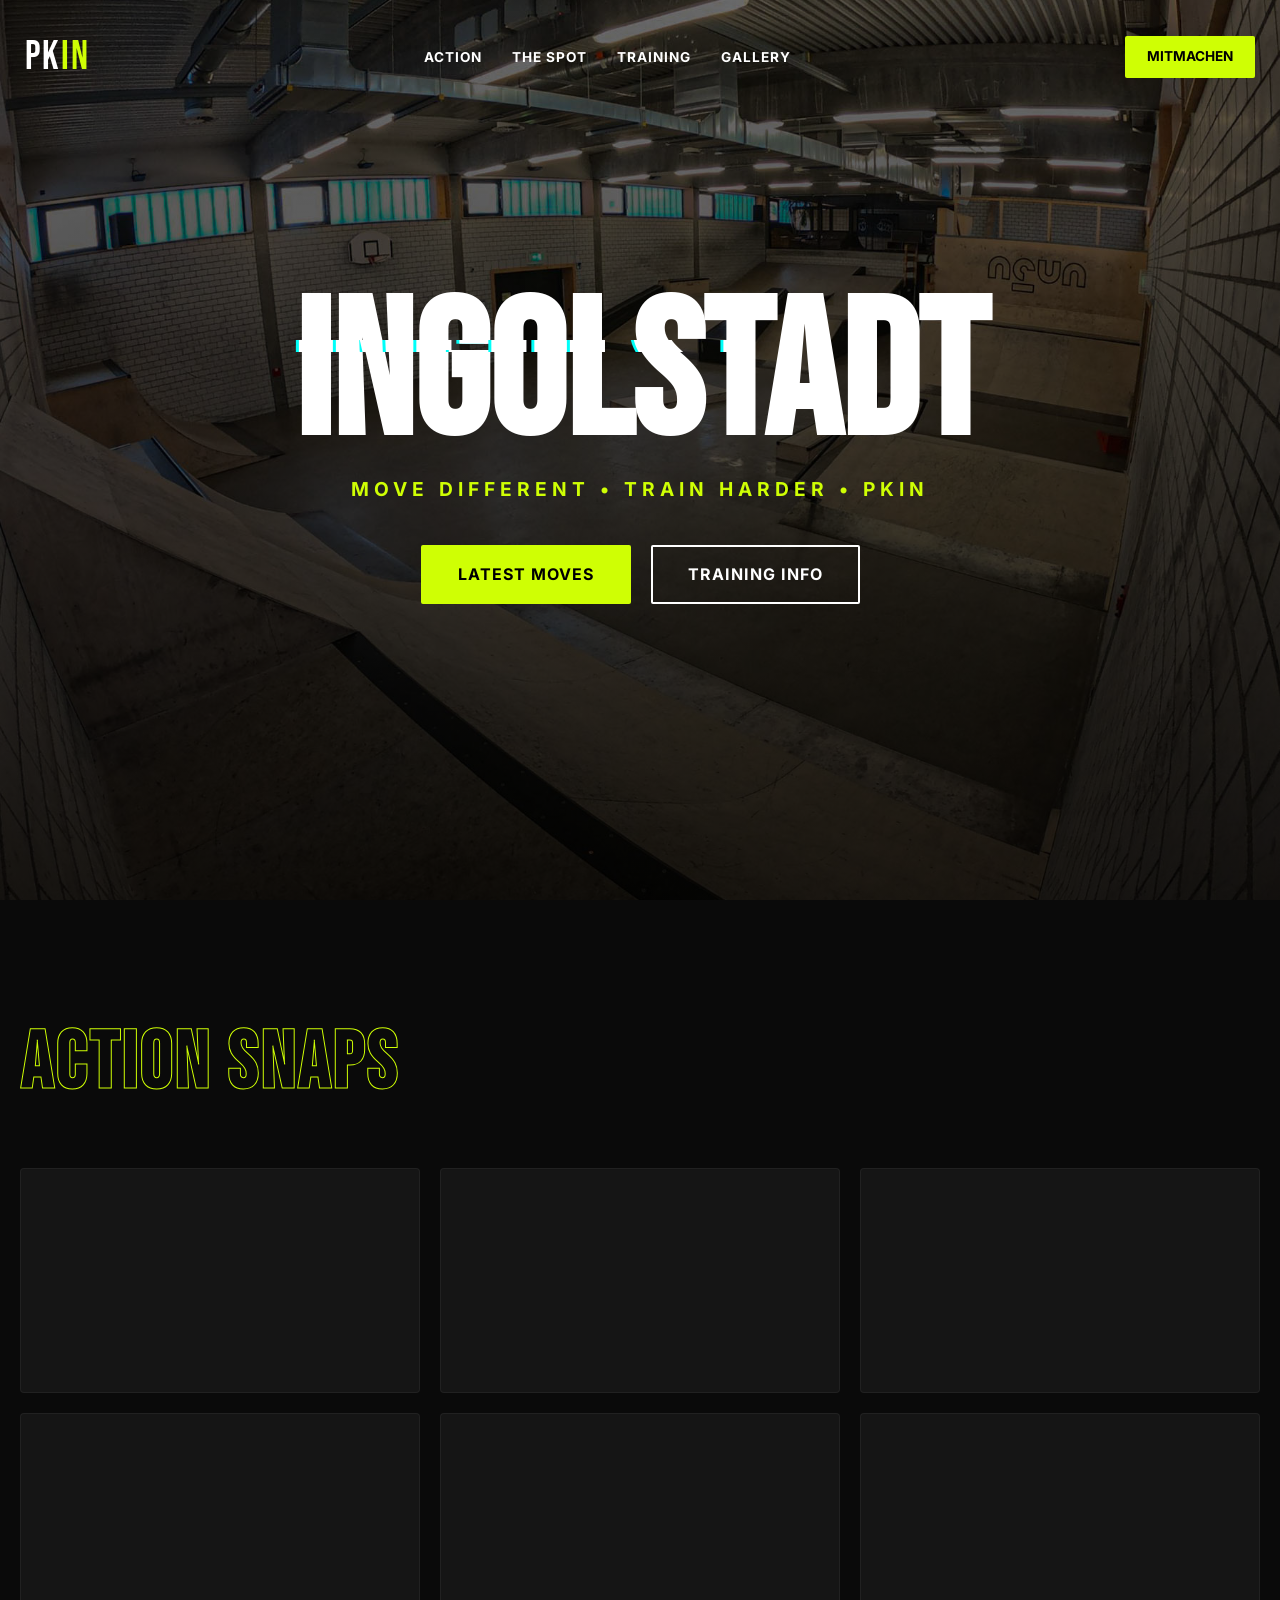
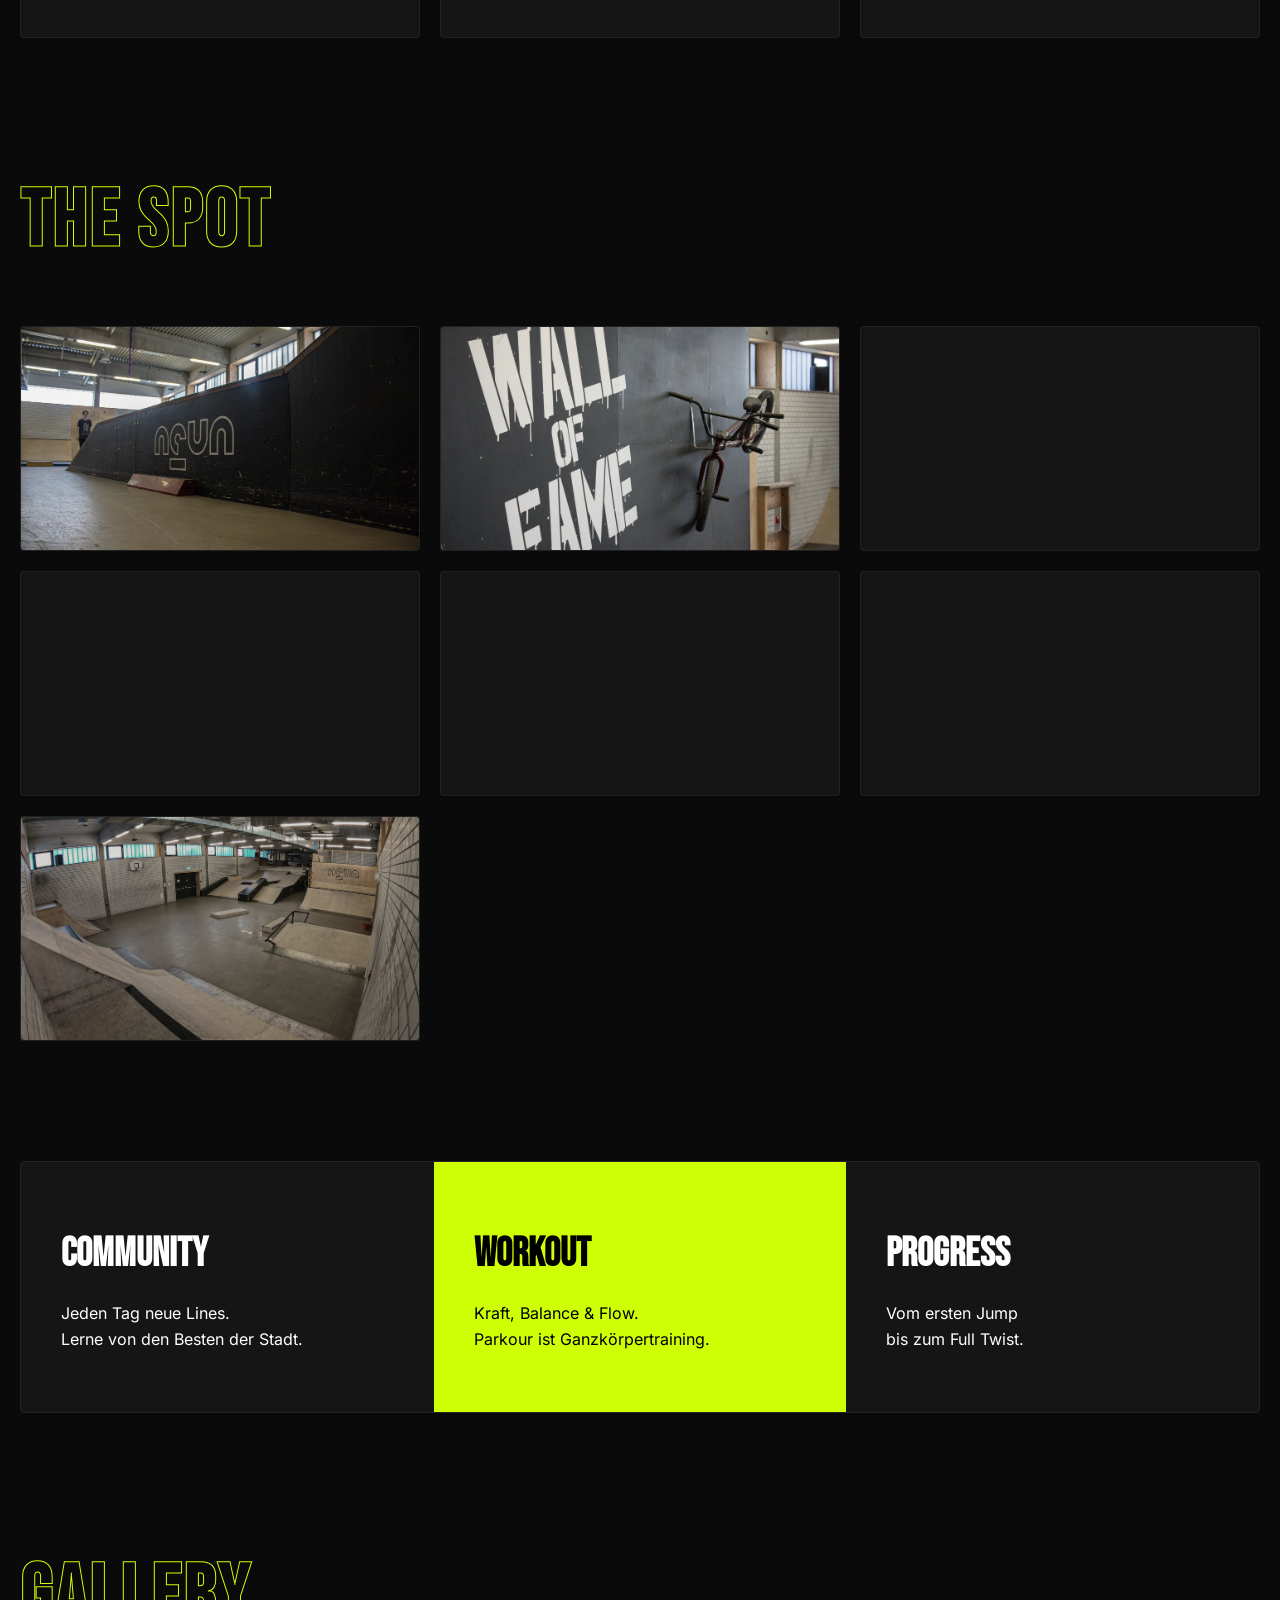
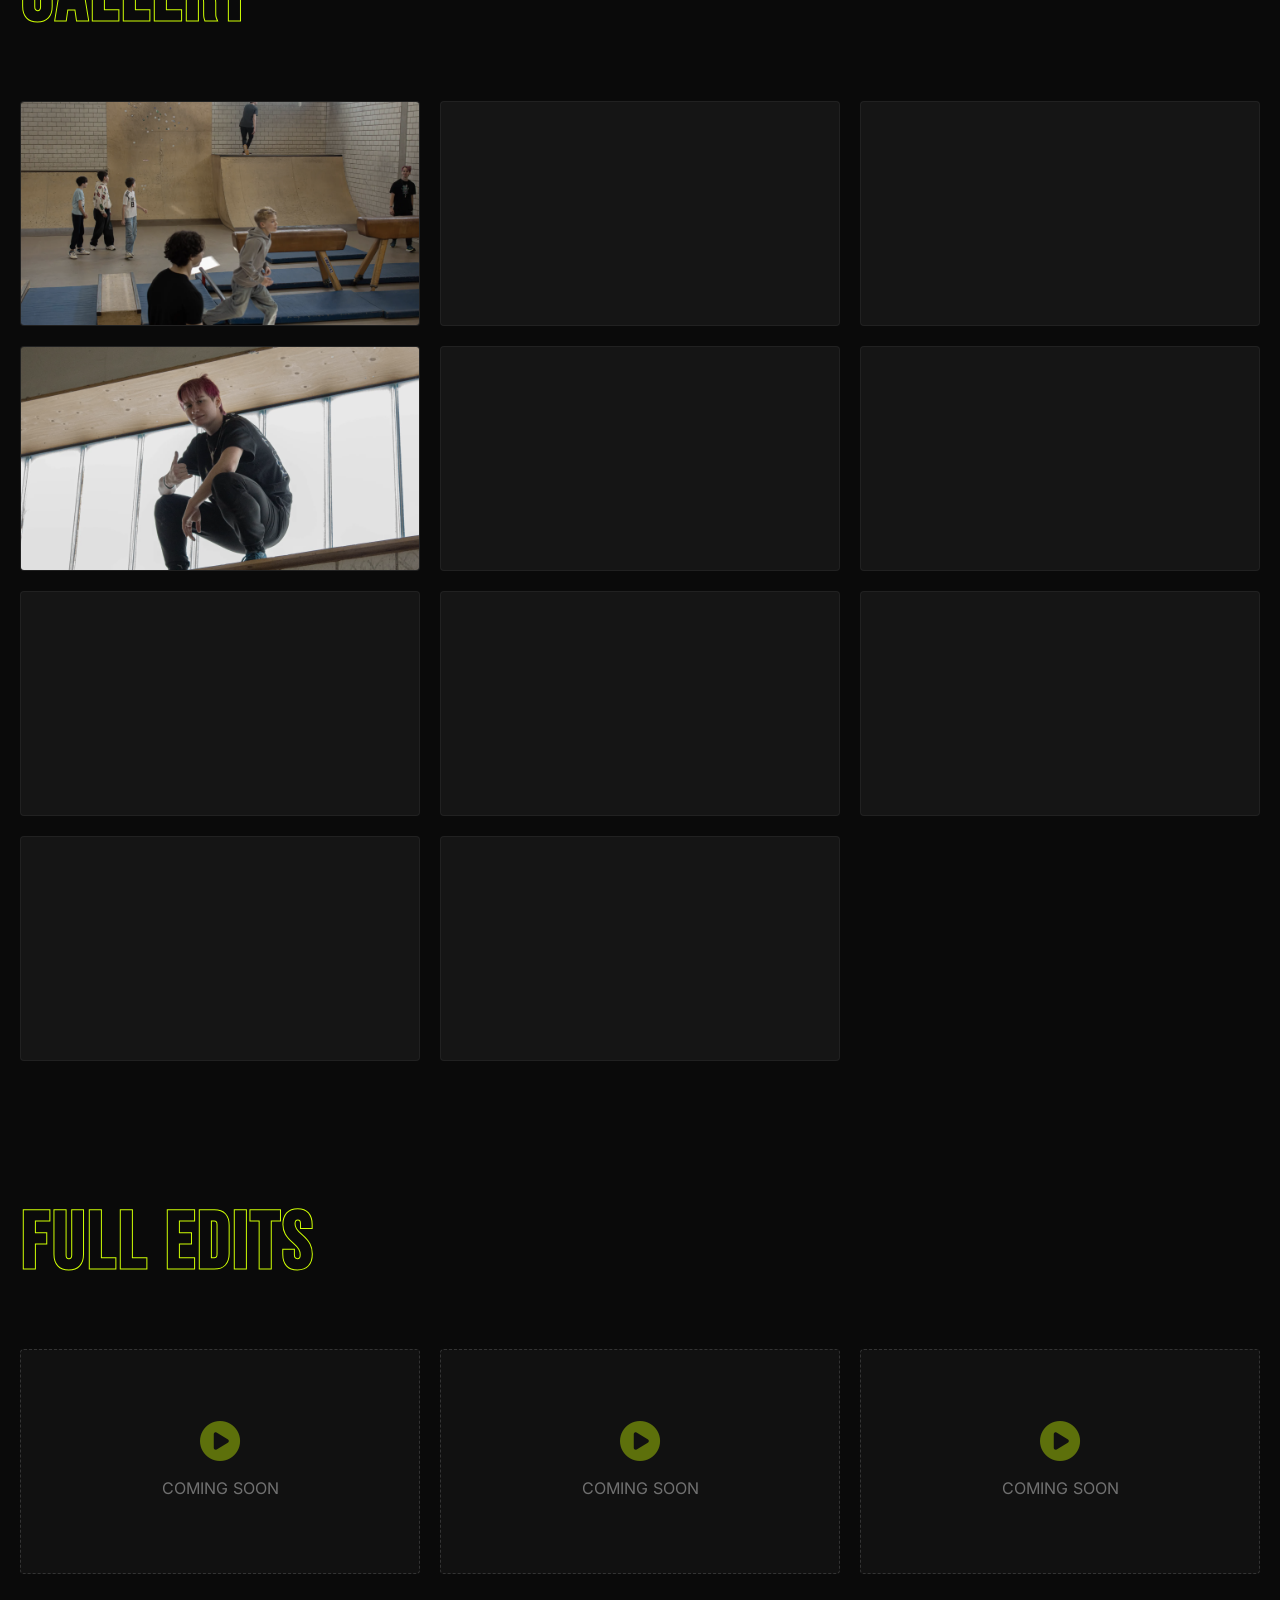
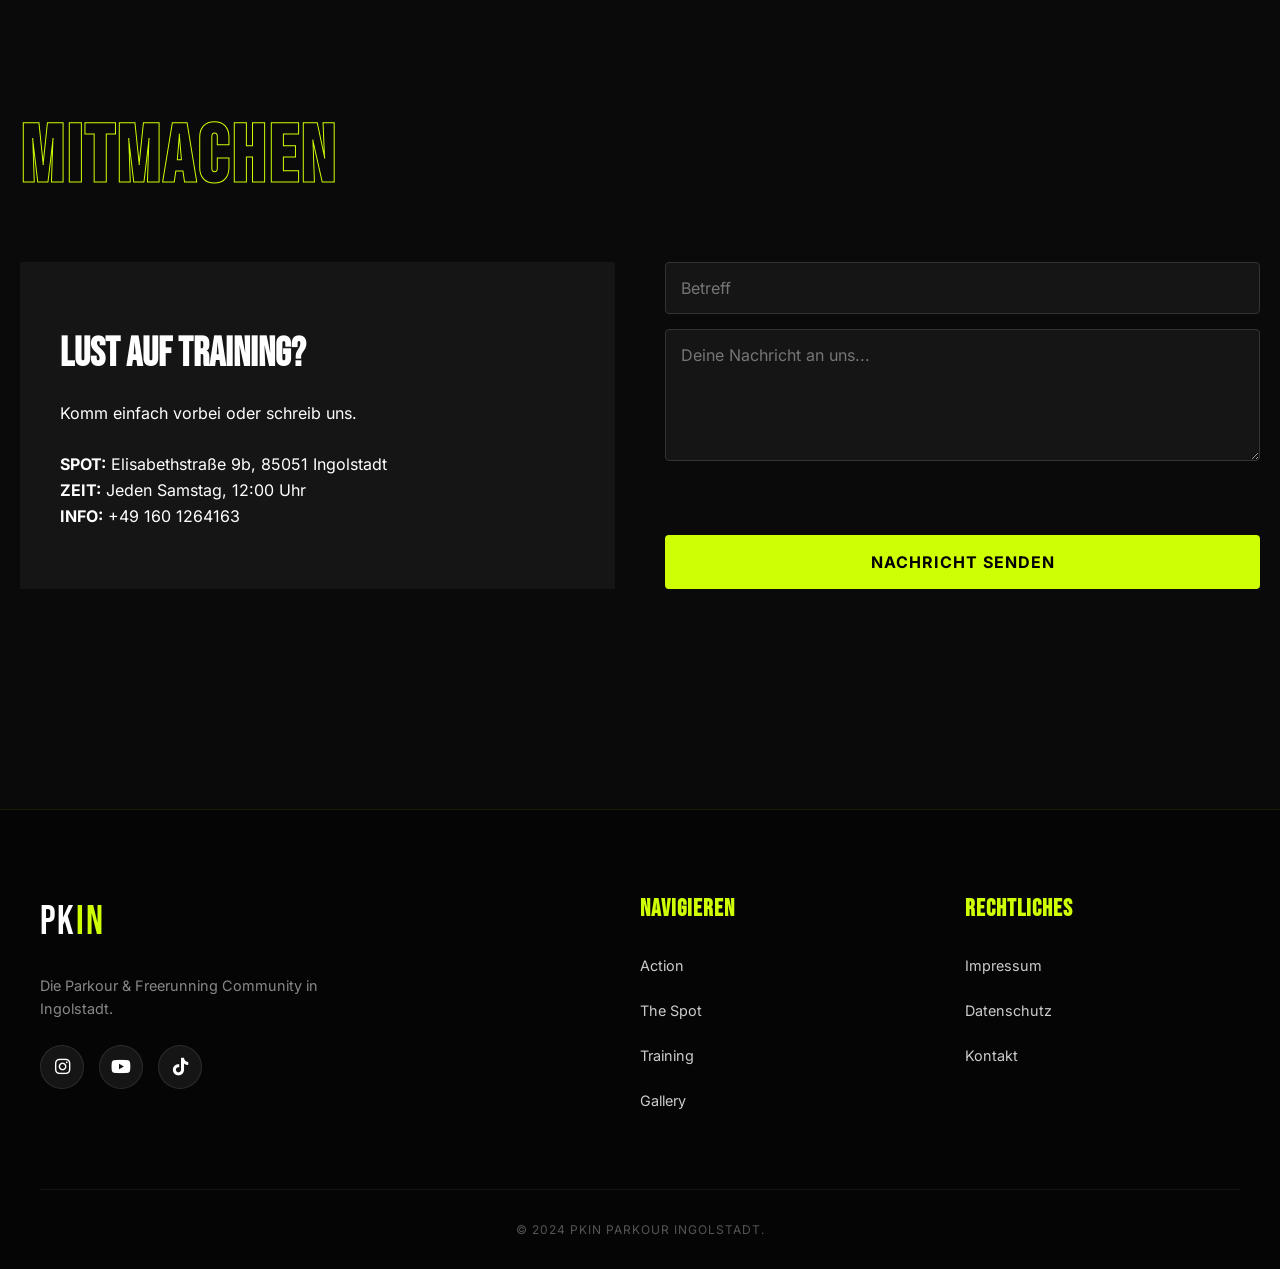
==== commit b6663516: "SEO improvements, image optimization, robots.txt, sitemap, favicon Co-authored-by: flivyn <92732396+" ====
--- a/index.html
+++ b/index.html
@@ -3,24 +3,48 @@
 <head>
     <meta charset="UTF-8">
     <meta name="viewport" content="width=device-width, initial-scale=1.0, maximum-scale=1.0, user-scalable=no">
-    <meta name="theme-color" content="#0a0a0a"> <!-- Matches Android Chrome UI to your dark theme -->
-    
+    <meta name="theme-color" content="#0a0a0a">
+
     <!-- SEO Meta Tags -->
     <title>PKIN | Parkour & Freerunning Training in Ingolstadt</title>
     <meta name="description" content="Lust auf Parkour in Ingolstadt? PKIN ist die Community für Parkour, Freerunning & Bewegung. Training jeden Samstag, 12 Uhr in der Elisabethstraße 9b. Komm vorbei!">
-    <meta name="keywords" content="Parkour Ingolstadt, Freerunning Ingolstadt, PKIN, Sport Ingolstadt, Parkour Training">
+    <meta name="keywords" content="Parkour Ingolstadt, Freerunning Ingolstadt, PKIN, Sport Ingolstadt, Parkour Training, Parkour Bayern, Freerunning Bayern">
+    <meta name="author" content="PKIN Parkour Ingolstadt">
+    <meta name="robots" content="index, follow">
     <link rel="canonical" href="https://parkour-in.de/" />
-    
+
+    <!-- Open Graph / Facebook -->
+    <meta property="og:type" content="website">
+    <meta property="og:url" content="https://parkour-in.de/">
+    <meta property="og:title" content="PKIN | Parkour & Freerunning Training in Ingolstadt">
+    <meta property="og:description" content="Lust auf Parkour in Ingolstadt? PKIN ist die Community für Parkour, Freerunning & Bewegung. Training jeden Samstag, 12 Uhr in der Elisabethstraße 9b. Komm vorbei!">
+    <meta property="og:image" content="https://parkour-in.de/media/photos/DSC00527.jpg">
+    <meta property="og:locale" content="de_DE">
+    <meta property="og:site_name" content="PKIN Parkour Ingolstadt">
+
+    <!-- Twitter Card -->
+    <meta name="twitter:card" content="summary_large_image">
+    <meta name="twitter:url" content="https://parkour-in.de/">
+    <meta name="twitter:title" content="PKIN | Parkour & Freerunning Training in Ingolstadt">
+    <meta name="twitter:description" content="Lust auf Parkour in Ingolstadt? PKIN ist die Community für Parkour, Freerunning & Bewegung. Training jeden Samstag, 12 Uhr in der Elisabethstraße 9b.">
+    <meta name="twitter:image" content="https://parkour-in.de/media/photos/DSC00527.jpg">
+
+    <!-- Favicon -->
+    <link rel="icon" type="image/svg+xml" href="favicon.svg">
+    <link rel="alternate icon" href="favicon.ico">
+
     <link rel="stylesheet" href="style.css">
     <link rel="stylesheet" href="https://cdnjs.cloudflare.com/ajax/libs/font-awesome/6.0.0/css/all.min.css">
 
-    <!-- Google Local Business Schema -->
+    <!-- Structured Data: SportsClub -->
     <script type="application/ld+json">
     {
       "@context": "https://schema.org",
       "@type": "SportsClub",
       "name": "PKIN Parkour Ingolstadt",
       "url": "https://parkour-in.de/",
+      "logo": "https://parkour-in.de/favicon.svg",
+      "image": "https://parkour-in.de/media/photos/DSC00527.jpg",
       "address": {
         "@type": "PostalAddress",
         "streetAddress": "Elisabethstraße 9b",
@@ -28,8 +52,19 @@
         "postalCode": "85051",
         "addressCountry": "DE"
       },
+      "geo": {
+        "@type": "GeoCoordinates",
+        "latitude": "48.763",
+        "longitude": "11.426"
+      },
       "telephone": "+491601264163",
-      "description": "Die Parkour & Freerunning Community in Ingolstadt."
+      "email": "kontakt@parkour-in.de",
+      "description": "Die Parkour & Freerunning Community in Ingolstadt. Offenes Training jeden Samstag um 12 Uhr.",
+      "openingHours": "Sa 12:00-16:00",
+      "sport": "Parkour",
+      "sameAs": [
+        "https://www.instagram.com/parkour_ingolstadt/"
+      ]
     }
     </script>
 </head>
--- a/style.css
+++ b/style.css
@@ -215,14 +215,31 @@
     border-radius: 4px;
 }
 
-.media-item img {
+.media-item img,
+.media-item picture {
     width: 100%; height: 100%; object-fit: cover;
     transition: 0.6s cubic-bezier(0.25, 0.46, 0.45, 0.94);
     filter: grayscale(20%);
+    display: block;
+}
+
+.media-item picture img {
+    width: 100%; height: 100%; object-fit: cover;
+    transition: 0.6s cubic-bezier(0.25, 0.46, 0.45, 0.94);
+    filter: grayscale(20%);
+}
+
+.media-item video {
+    width: 100%; height: 100%; object-fit: cover;
+    transition: 0.6s cubic-bezier(0.25, 0.46, 0.45, 0.94);
+    filter: grayscale(20%);
+    display: block;
 }
 
 @media (hover: hover) {
-    .media-item:hover img {
+    .media-item:hover img,
+    .media-item:hover picture img,
+    .media-item:hover video {
         transform: scale(1.08);
         filter: grayscale(0%);
     }
